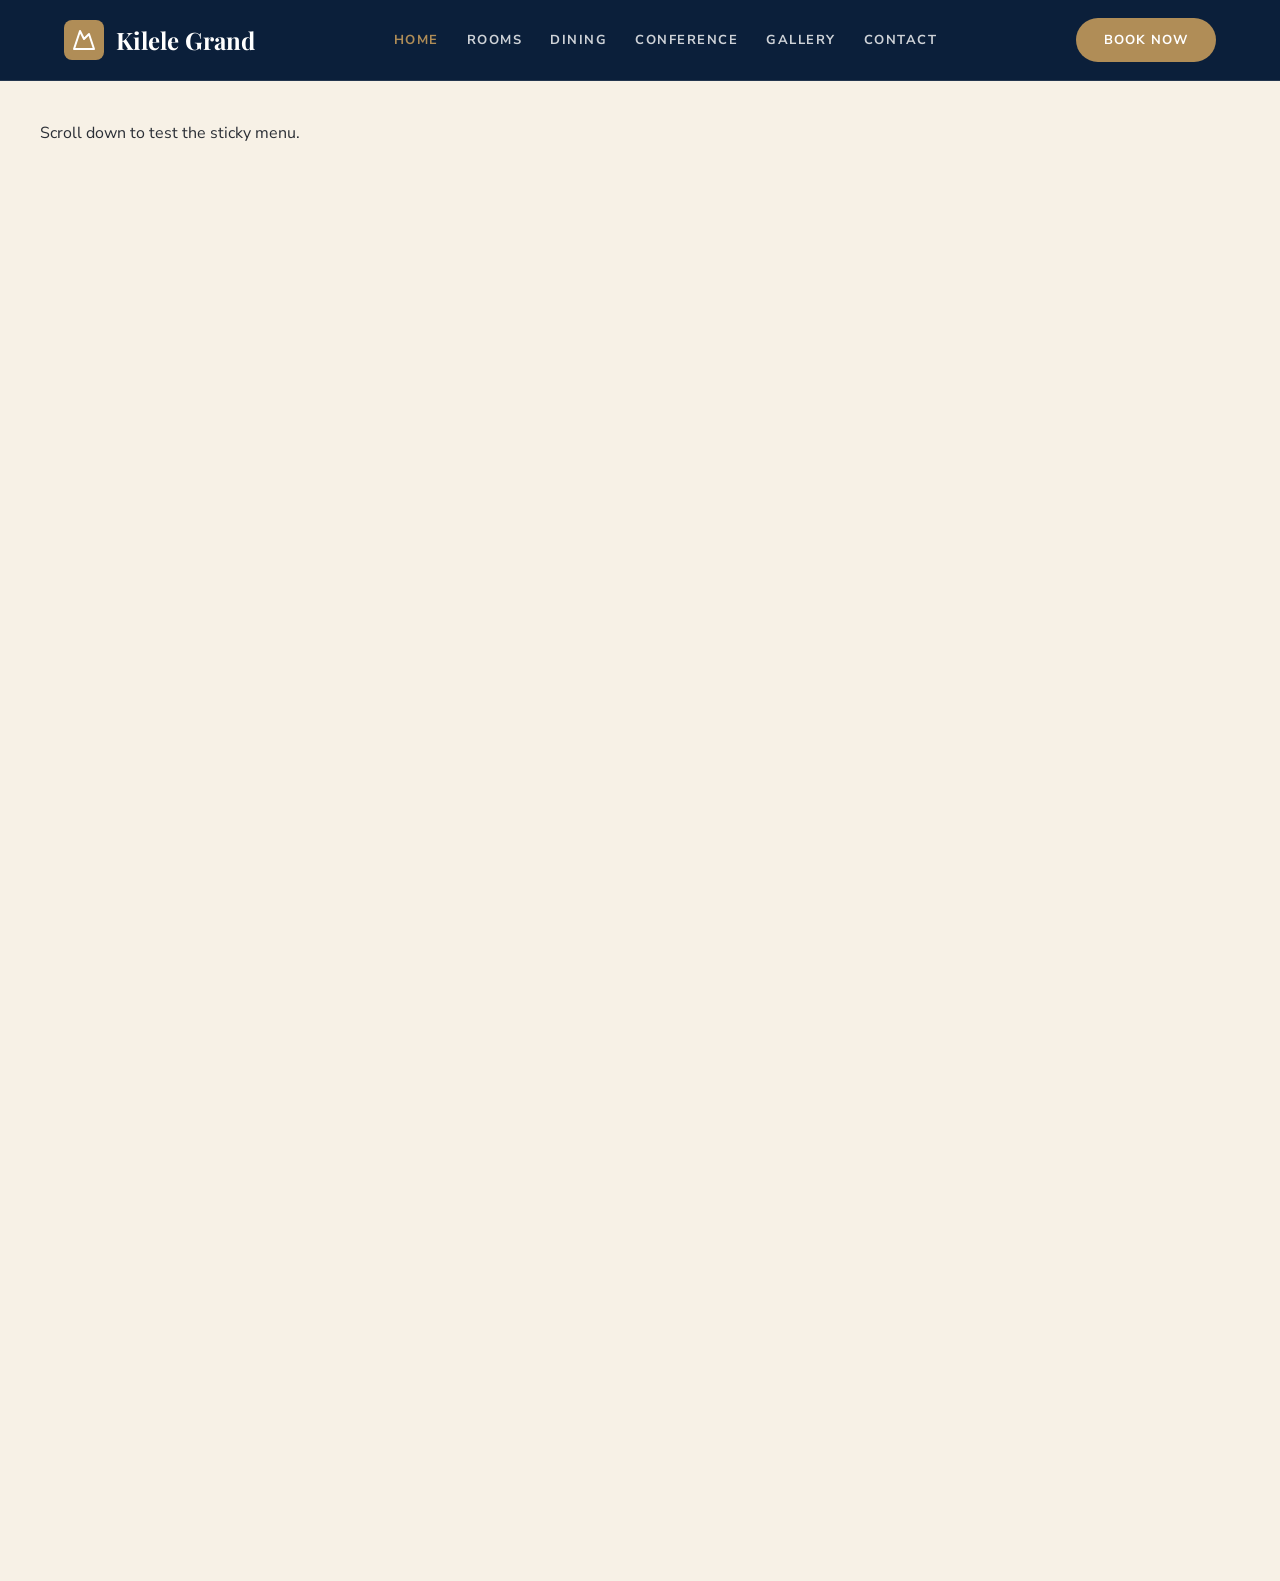
==== index.html @ 4647075f "Add navigation bar with mobile menu" ====
<!DOCTYPE html>
<html lang="en">
<head>
  <meta charset="UTF-8">
  <meta name="viewport" content="width=device-width, initial-scale=1.0">
  <title>Kilele Grand Hotel &amp; Conference Centre | Nairobi</title>
  <meta name="description" content="Kilele Grand is a full-service hotel in Nairobi with rooms, dining, conference facilities and a spa.">

  <!-- Google Fonts -->
  <link rel="preconnect" href="https://fonts.googleapis.com">
  <link rel="preconnect" href="https://fonts.gstatic.com" crossorigin>
  <link href="https://fonts.googleapis.com/css2?family=Playfair+Display:ital,wght@0,400;0,700;1,400&family=Nunito+Sans:wght@400;600;700&display=swap" rel="stylesheet">

  <!-- Our styles -->
  <link rel="stylesheet" href="css/style.css">
</head>
<body>

    <!-- ===== HEADER / NAVIGATION ===== -->
  <header class="site-header">
    <nav class="navbar container">

      <a href="index.html" class="logo">
        <span class="logo-icon">
          <svg viewBox="0 0 24 24" fill="none" stroke="currentColor" stroke-width="2" stroke-linecap="round" stroke-linejoin="round">
            <path d="m8 3 4 8 5-5 5 15H2L8 3z"/>
          </svg>
        </span>
        <span class="logo-text">Kilele Grand</span>
      </a>

      <ul class="nav-links">
        <li><a href="index.html" class="active">Home</a></li>
        <li><a href="rooms.html">Rooms</a></li>
        <li><a href="dining.html">Dining</a></li>
        <li><a href="conference.html">Conference</a></li>
        <li><a href="gallery.html">Gallery</a></li>
        <li><a href="contact.html">Contact</a></li>
      </ul>

      <a href="contact.html" class="btn">Book Now</a>
            <button class="menu-toggle" aria-label="Open menu" aria-expanded="false">
        <span></span>
        <span></span>
        <span></span>
      </button>

    </nav>
  </header>

  <!-- Temporary block so we can test scrolling, we'll delete it soon -->
  <main style="height: 1500px; padding: 40px;">
    <p>Scroll down to test the sticky menu.</p>
  </main>

  <script src="js/main.js"></script>
</body>
</html>
---- css/style.css ----
/* ===== 1. COLOURS & SETTINGS ===== */
:root {
  --navy: #0B1F3A;
  --charcoal: #2B2F36;
  --brass: #B08D57;
  --cream: #F7F1E6;
  --white: #FFFFFF;

  --font-heading: 'Playfair Display', serif;
  --font-body: 'Nunito Sans', sans-serif;

  --radius: 12px;
}

/* ===== 2. RESET ===== */
* {
  margin: 0;
  padding: 0;
  box-sizing: border-box;
}

img {
  max-width: 100%;
  display: block;
}

a {
  text-decoration: none;
  color: inherit;
}

/* ===== 3. BASE STYLES ===== */
body {
  font-family: var(--font-body);
  background-color: var(--cream);
  color: var(--charcoal);
  line-height: 1.6;
}

h1, h2, h3 {
  font-family: var(--font-heading);
  color: var(--navy);
  line-height: 1.2;
}

/* ===== 4. BUTTON ===== */
.btn {
  display: inline-block;
  background-color: var(--brass);
  color: var(--white);
  padding: 14px 32px;
  border-radius: 50px;
  font-weight: 700;
  text-transform: uppercase;
  letter-spacing: 1px;
  transition: background-color 0.3s;
}

.btn:hover {
  background-color: var(--navy);
}
/* ===== 5. LAYOUT HELPER ===== */
.container {
  max-width: 1200px;
  margin: 0 auto;
  padding: 0 24px;
}

/* ===== 6. HEADER / NAVIGATION ===== */
.site-header {
  position: sticky;
  top: 0;
  z-index: 100;
  background-color: var(--navy);
  border-bottom: 1px solid rgba(255, 255, 255, 0.1);
}

.navbar {
  height: 80px;
  display: flex;
  align-items: center;
  justify-content: space-between;
}

/* Logo */
.logo {
  display: flex;
  align-items: center;
  gap: 12px;
}

.logo-icon {
  width: 40px;
  height: 40px;
  background-color: var(--brass);
  color: var(--white);
  border-radius: 8px;
  display: flex;
  align-items: center;
  justify-content: center;
}

.logo-icon svg {
  width: 24px;
  height: 24px;
}

.logo-text {
  font-family: var(--font-heading);
  font-size: 24px;
  font-weight: 700;
  color: var(--white);
}

/* Menu links */
.nav-links {
  list-style: none;
  display: flex;
  gap: 28px;
}

.nav-links a {
  color: rgba(255, 255, 255, 0.8);
  font-size: 13px;
  font-weight: 700;
  text-transform: uppercase;
  letter-spacing: 1.5px;
  transition: color 0.3s;
}

.nav-links a:hover,
.nav-links a.active {
  color: var(--brass);
}

/* On the navy bar, the button should turn white on hover instead of navy */
.site-header .btn {
  padding: 12px 28px;
  font-size: 13px;
}

.site-header .btn:hover {
  background-color: var(--white);
  color: var(--navy);
}/* ===== 7. MOBILE MENU ===== */
.menu-toggle {
  display: none;
  background: none;
  border: none;
  cursor: pointer;
  flex-direction: column;
  gap: 6px;
  padding: 8px;
}

.menu-toggle span {
  display: block;
  width: 26px;
  height: 2px;
  background-color: var(--white);
  transition: transform 0.3s, opacity 0.3s;
}

/* Turns the three lines into an X when open */
.menu-toggle.open span:nth-child(1) {
  transform: translateY(8px) rotate(45deg);
}
.menu-toggle.open span:nth-child(2) {
  opacity: 0;
}
.menu-toggle.open span:nth-child(3) {
  transform: translateY(-8px) rotate(-45deg);
}

/* Everything inside this block only applies on screens 900px wide or smaller */
@media (max-width: 900px) {
  .menu-toggle {
    display: flex;
  }

  .navbar .btn {
    display: none;
  }

  .nav-links {
    position: absolute;
    top: 80px;
    left: 0;
    width: 100%;
    background-color: var(--navy);
    flex-direction: column;
    gap: 0;
    padding: 8px 24px 24px;
    border-top: 1px solid rgba(255, 255, 255, 0.1);
    display: none;
  }

  .nav-links.open {
    display: flex;
  }

  .nav-links li a {
    display: block;
    padding: 14px 0;
    border-bottom: 1px solid rgba(255, 255, 255, 0.08);
  }
}
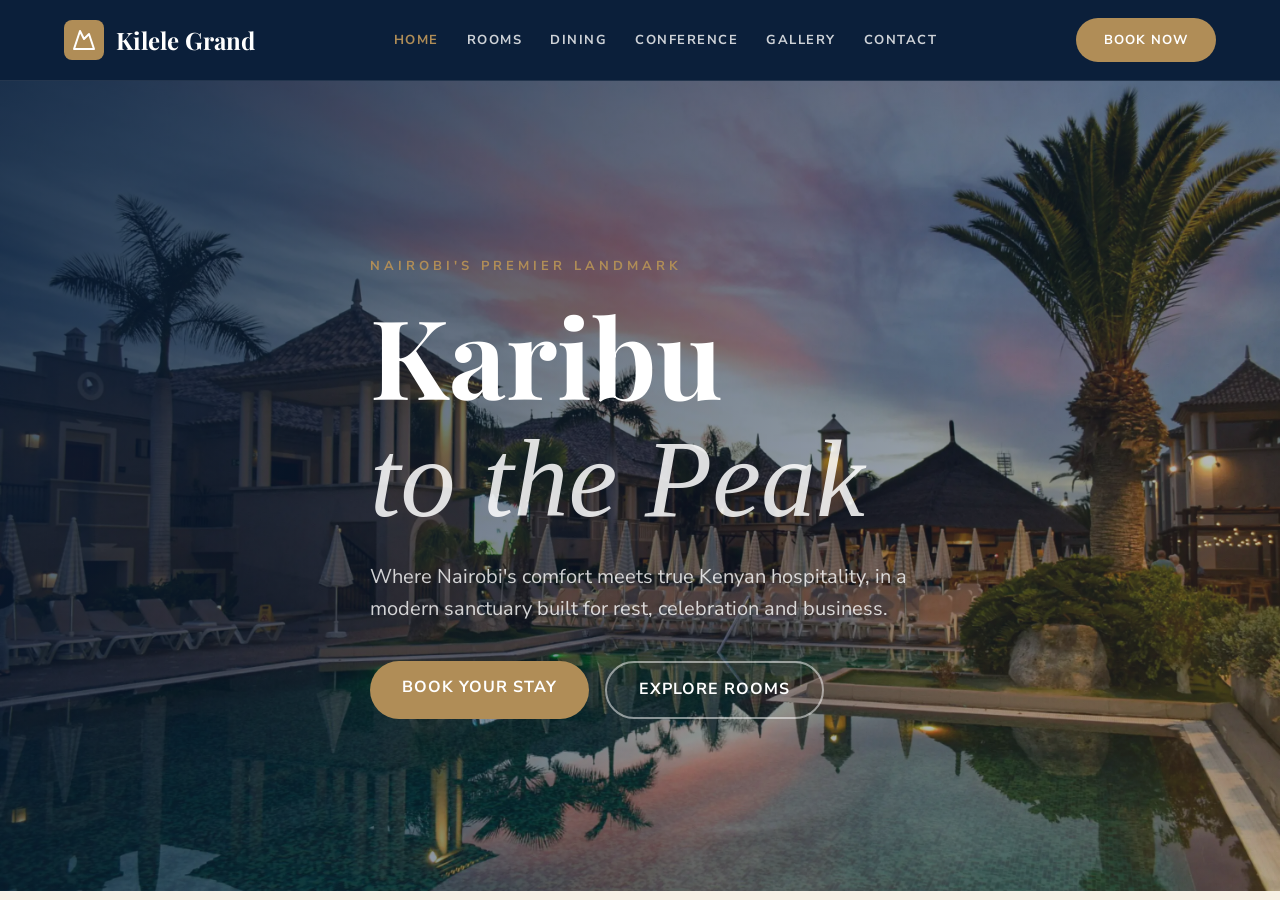
==== commit 9718b7b9: "Add hero section, booking bar and gitignore" ====
--- a/index.html
+++ b/index.html
@@ -48,9 +48,21 @@
     </nav>
   </header>
 
-  <!-- Temporary block so we can test scrolling, we'll delete it soon -->
-  <main style="height: 1500px; padding: 40px;">
-    <p>Scroll down to test the sticky menu.</p>
+    <main>
+
+    <!-- ===== HERO ===== -->
+    <section class="hero">
+      <div class="hero-content container">
+        <span class="hero-tag">Nairobi's Premier Landmark</span>
+        <h1>Karibu <br><em>to the Peak</em></h1>
+        <p>Where Nairobi's comfort meets true Kenyan hospitality, in a modern sanctuary built for rest, celebration and business.</p>
+        <div class="hero-buttons">
+          <a href="contact.html" class="btn">Book Your Stay</a>
+          <a href="rooms.html" class="btn btn-outline">Explore Rooms</a>
+        </div>
+      </div>
+    </section>
+
   </main>
 
   <script src="js/main.js"></script>
--- a/css/style.css
+++ b/css/style.css
@@ -204,4 +204,66 @@
     padding: 14px 0;
     border-bottom: 1px solid rgba(255, 255, 255, 0.08);
   }
+}
+/* ===== 8. HERO ===== */
+.hero {
+  min-height: 90vh;
+  display: flex;
+  align-items: center;
+  background-image:
+    linear-gradient(135deg, rgba(11, 31, 58, 0.85) 0%, rgba(11, 31, 58, 0.45) 60%, rgba(176, 141, 87, 0.25) 100%),
+    url("../images/hero.webp");
+  background-size: cover;
+  background-position: center;
+  color: var(--white);
+}
+
+.hero-content {
+  padding-top: 60px;
+  padding-bottom: 60px;
+}
+
+.hero-tag {
+  display: inline-block;
+  color: var(--brass);
+  font-weight: 700;
+  text-transform: uppercase;
+  letter-spacing: 4px;
+  font-size: 13px;
+  margin-bottom: 20px;
+}
+
+.hero h1 {
+  color: var(--white);
+  font-size: clamp(48px, 9vw, 110px);
+  line-height: 1.05;
+  margin-bottom: 24px;
+}
+
+.hero h1 em {
+  font-weight: 400;
+  color: rgba(255, 255, 255, 0.85);
+}
+
+.hero p {
+  max-width: 540px;
+  font-size: 20px;
+  color: rgba(255, 255, 255, 0.8);
+  margin-bottom: 36px;
+}
+
+.hero-buttons {
+  display: flex;
+  flex-wrap: wrap;
+  gap: 16px;
+}
+
+.btn-outline {
+  background-color: transparent;
+  border: 2px solid rgba(255, 255, 255, 0.5);
+}
+
+.btn-outline:hover {
+  background-color: var(--white);
+  color: var(--navy);
 }
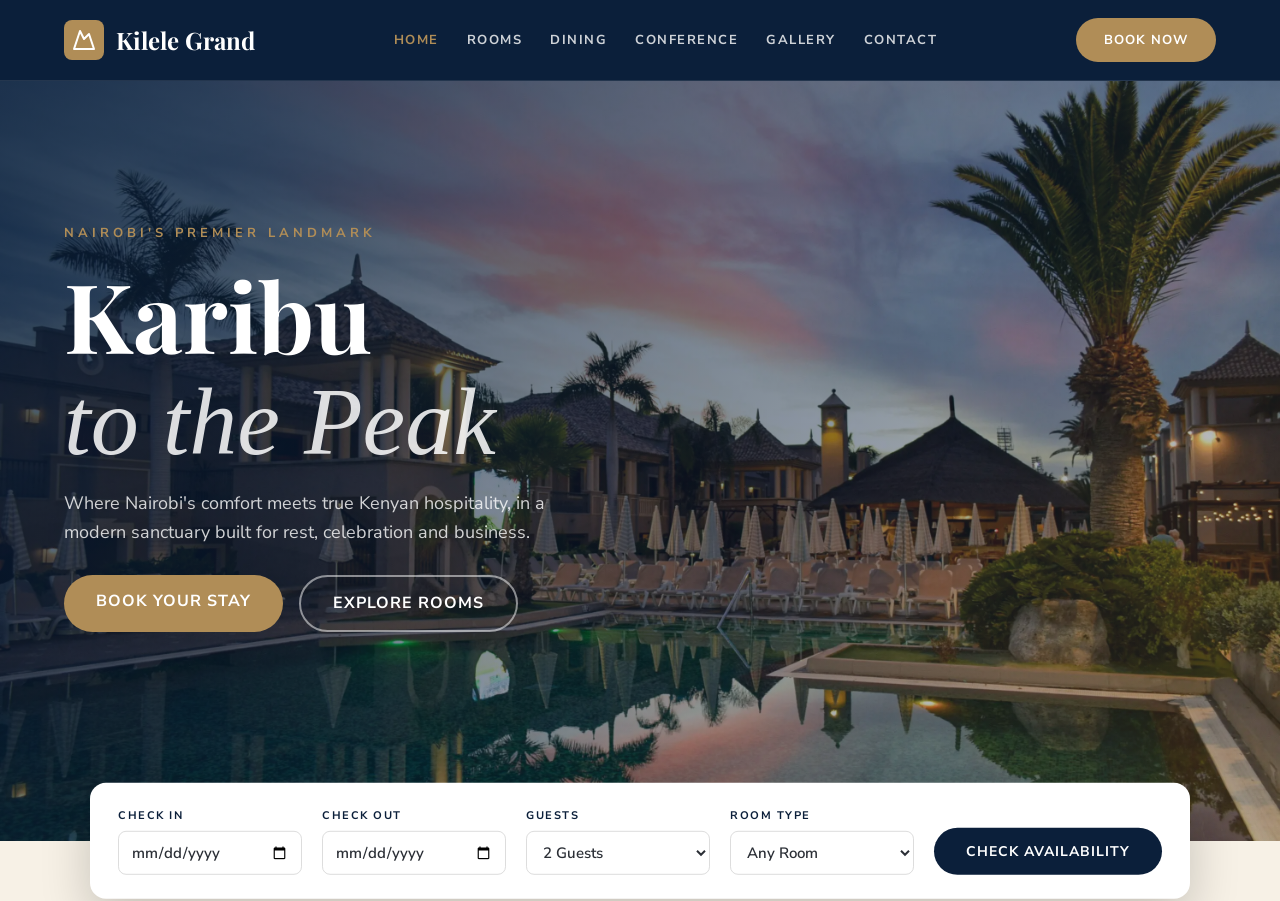
==== commit 18c2662d: "Fix hero and booking bar layout on mobile" ====
--- a/index.html
+++ b/index.html
@@ -61,6 +61,38 @@
           <a href="rooms.html" class="btn btn-outline">Explore Rooms</a>
         </div>
       </div>
+            <!-- Booking bar -->
+      <form class="booking-bar container" action="rooms.html">
+        <div class="booking-field">
+          <label for="checkin">Check In</label>
+          <input type="date" id="checkin" name="checkin" required>
+        </div>
+        <div class="booking-field">
+          <label for="checkout">Check Out</label>
+          <input type="date" id="checkout" name="checkout" required>
+        </div>
+        <div class="booking-field">
+          <label for="guests">Guests</label>
+          <select id="guests" name="guests">
+            <option>1 Guest</option>
+            <option selected>2 Guests</option>
+            <option>3 Guests</option>
+            <option>4 Guests</option>
+            <option>5+ Guests</option>
+          </select>
+        </div>
+        <div class="booking-field">
+          <label for="roomtype">Room Type</label>
+          <select id="roomtype" name="roomtype">
+            <option>Any Room</option>
+            <option>Standard</option>
+            <option>Deluxe</option>
+            <option>Executive</option>
+            <option>Suite</option>
+          </select>
+        </div>
+        <button type="submit" class="btn btn-navy">Check Availability</button>
+      </form>
     </section>
 
   </main>
--- a/css/style.css
+++ b/css/style.css
@@ -207,7 +207,7 @@
 }
 /* ===== 8. HERO ===== */
 .hero {
-  min-height: 90vh;
+  min-height: calc(100vh - 140px);
   display: flex;
   align-items: center;
   background-image:
@@ -219,8 +219,9 @@
 }
 
 .hero-content {
-  padding-top: 60px;
-  padding-bottom: 60px;
+  width: 100%;
+  padding-top: 40px;
+  padding-bottom: 110px;
 }
 
 .hero-tag {
@@ -235,9 +236,9 @@
 
 .hero h1 {
   color: var(--white);
-  font-size: clamp(48px, 9vw, 110px);
+  font-size: clamp(44px, min(8vw, 12vh), 96px);
   line-height: 1.05;
-  margin-bottom: 24px;
+  margin-bottom: 16px;
 }
 
 .hero h1 em {
@@ -247,9 +248,9 @@
 
 .hero p {
   max-width: 540px;
-  font-size: 20px;
+  font-size: 18px;
   color: rgba(255, 255, 255, 0.8);
-  margin-bottom: 36px;
+  margin-bottom: 28px;
 }
 
 .hero-buttons {
@@ -266,4 +267,107 @@
 .btn-outline:hover {
   background-color: var(--white);
   color: var(--navy);
+}
+/* ===== 9. BOOKING BAR ===== */
+.hero {
+  position: relative;
+  margin-bottom: 60px;
+}
+
+.booking-bar {
+  position: absolute;
+  left: 50%;
+  bottom: 0;
+  transform: translate(-50%, 50%);
+  width: calc(100% - 48px);
+  max-width: 1100px;
+  background-color: var(--white);
+  border-radius: 16px;
+  box-shadow: 0 20px 50px rgba(0, 0, 0, 0.2);
+  padding: 24px 28px;
+  display: flex;
+  align-items: flex-end;
+  gap: 20px;
+}
+
+.booking-field {
+  flex: 1;
+  display: flex;
+  flex-direction: column;
+  gap: 6px;
+}
+
+.booking-field label {
+  font-size: 11px;
+  font-weight: 700;
+  text-transform: uppercase;
+  letter-spacing: 1.5px;
+  color: var(--navy);
+}
+
+.booking-field input,
+.booking-field select {
+  font-family: var(--font-body);
+  font-size: 15px;
+  font-weight: 600;
+  color: var(--charcoal);
+  padding: 10px 12px;
+  border: 1px solid #ddd;
+  border-radius: 8px;
+  background-color: var(--white);
+  width: 100%;
+}
+
+.booking-field input:focus,
+.booking-field select:focus {
+  outline: none;
+  border-color: var(--brass);
+}
+
+.btn-navy {
+  background-color: var(--navy);
+  border: none;
+  cursor: pointer;
+  font-family: var(--font-body);
+  font-size: 14px;
+  white-space: nowrap;
+}
+
+.btn-navy:hover {
+  background-color: var(--brass);
+}
+
+@media (max-width: 900px) {
+  @media (max-width: 900px) {
+  .hero {
+    flex-direction: column;
+    align-items: stretch;
+    justify-content: center;
+    min-height: auto;
+    margin-bottom: 0;
+  }
+
+  .hero-content {
+    padding-top: 50px;
+    padding-bottom: 40px;
+  }
+
+  .hero-tag {
+    letter-spacing: 3px;
+    font-size: 12px;
+  }
+
+  .booking-bar {
+    position: static;
+    transform: none;
+    flex-direction: column;
+    align-items: stretch;
+    margin: 0 auto 32px;
+    width: calc(100% - 48px);
+  }
+}
+.hero-content {
+  width: 100%;
+  padding-top: 60px;
+  padding-bottom: 130px;
 }
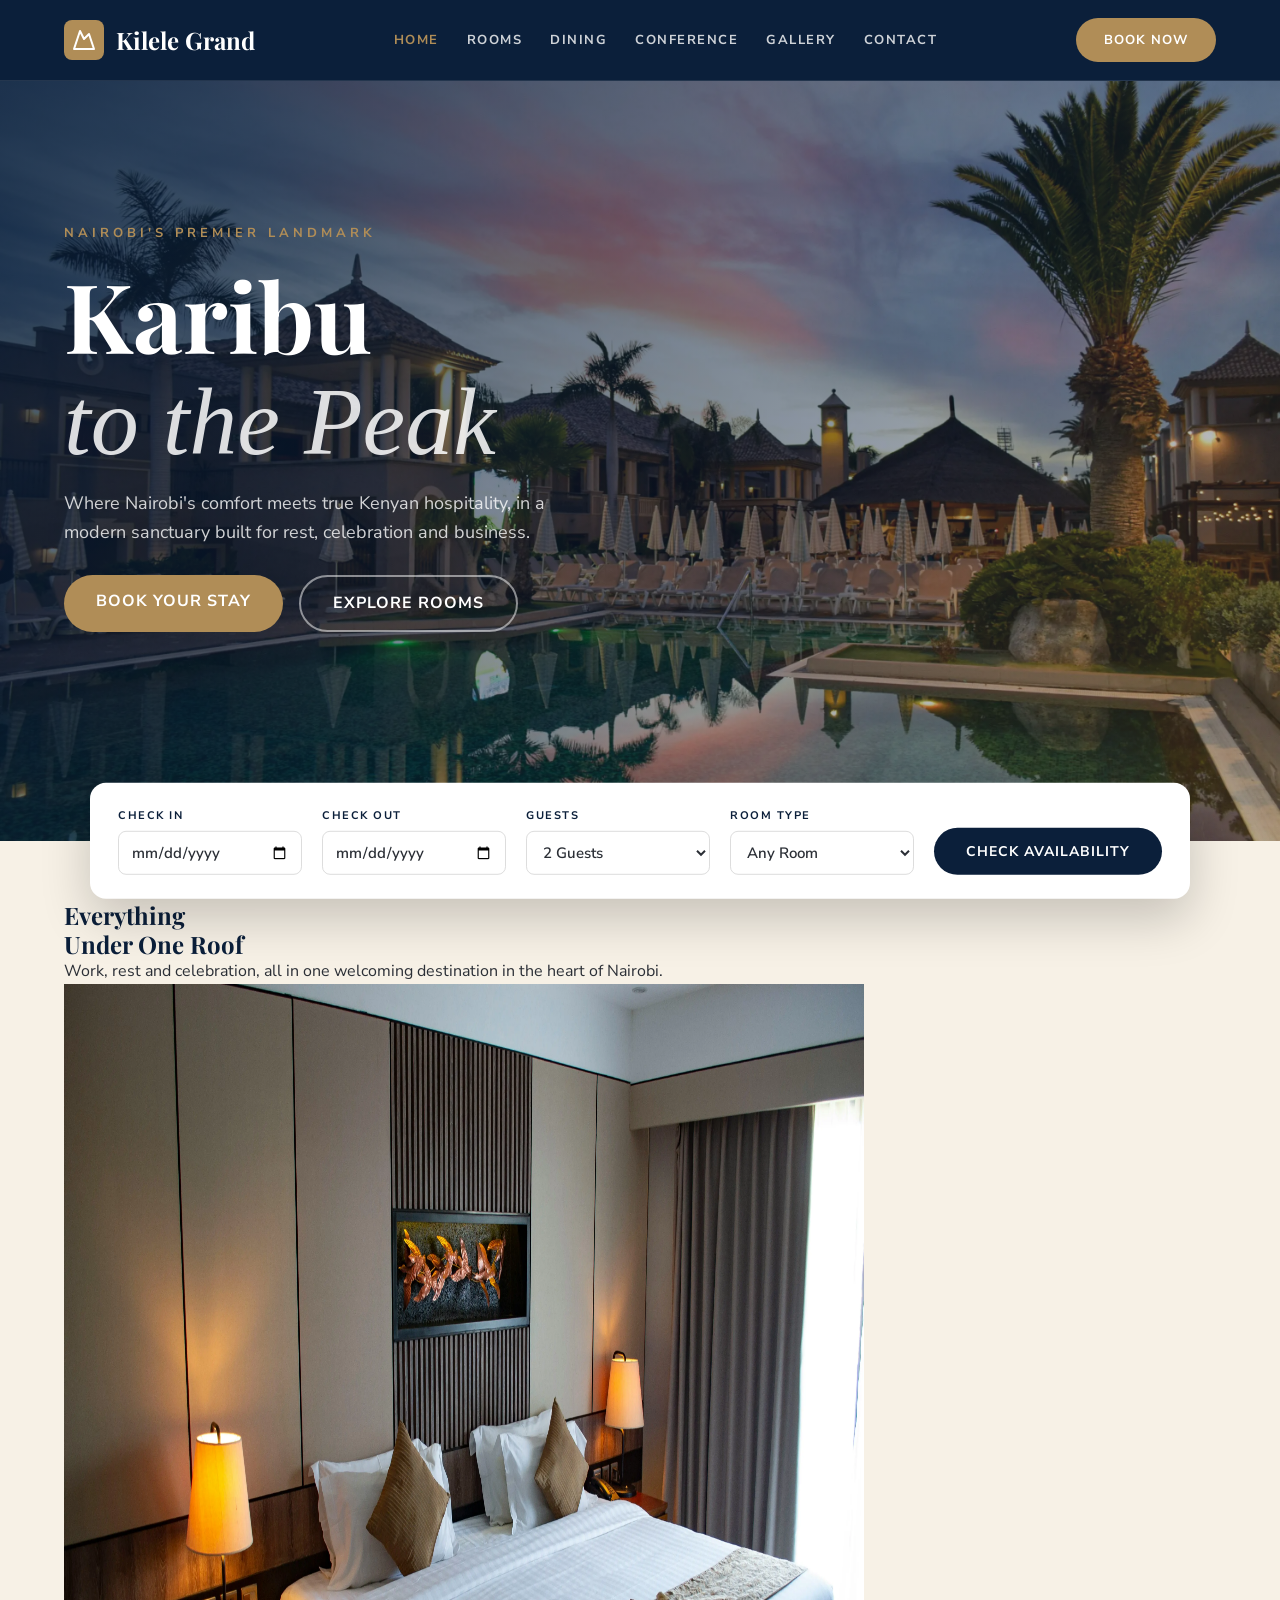
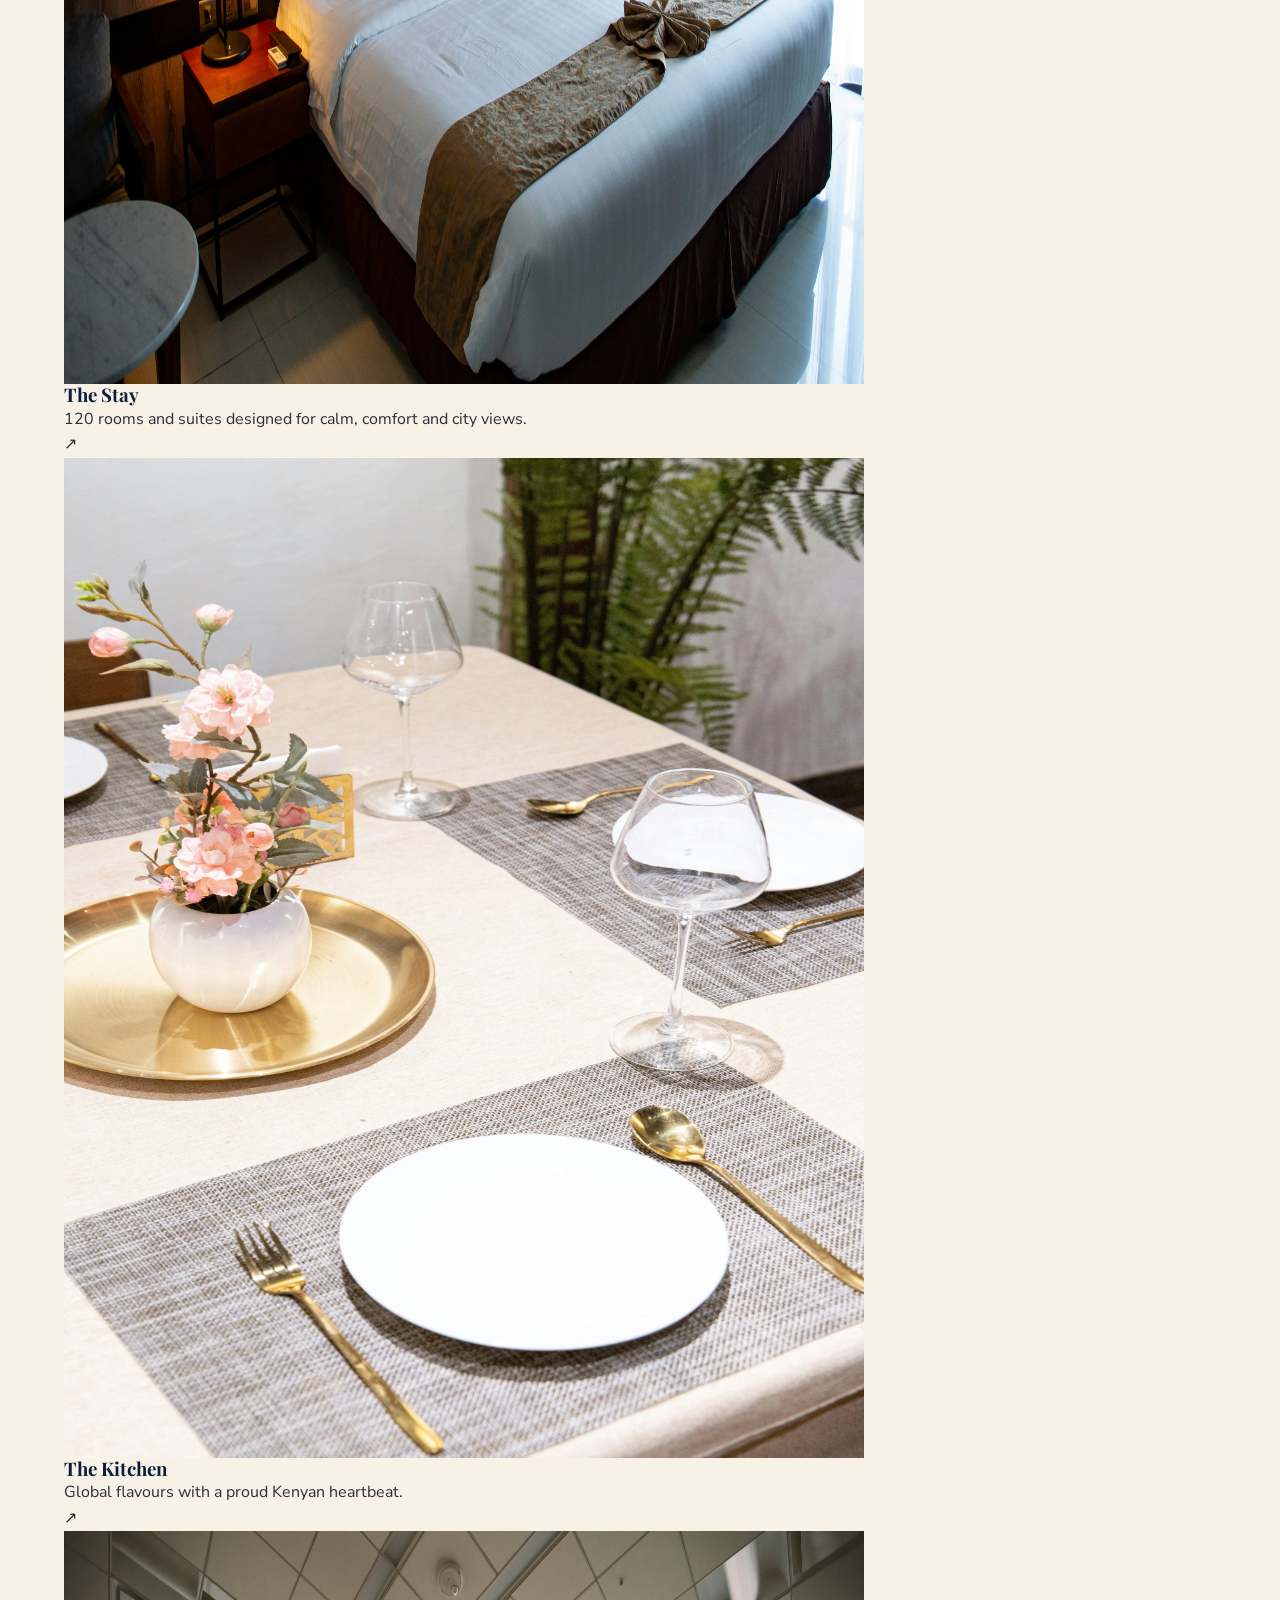
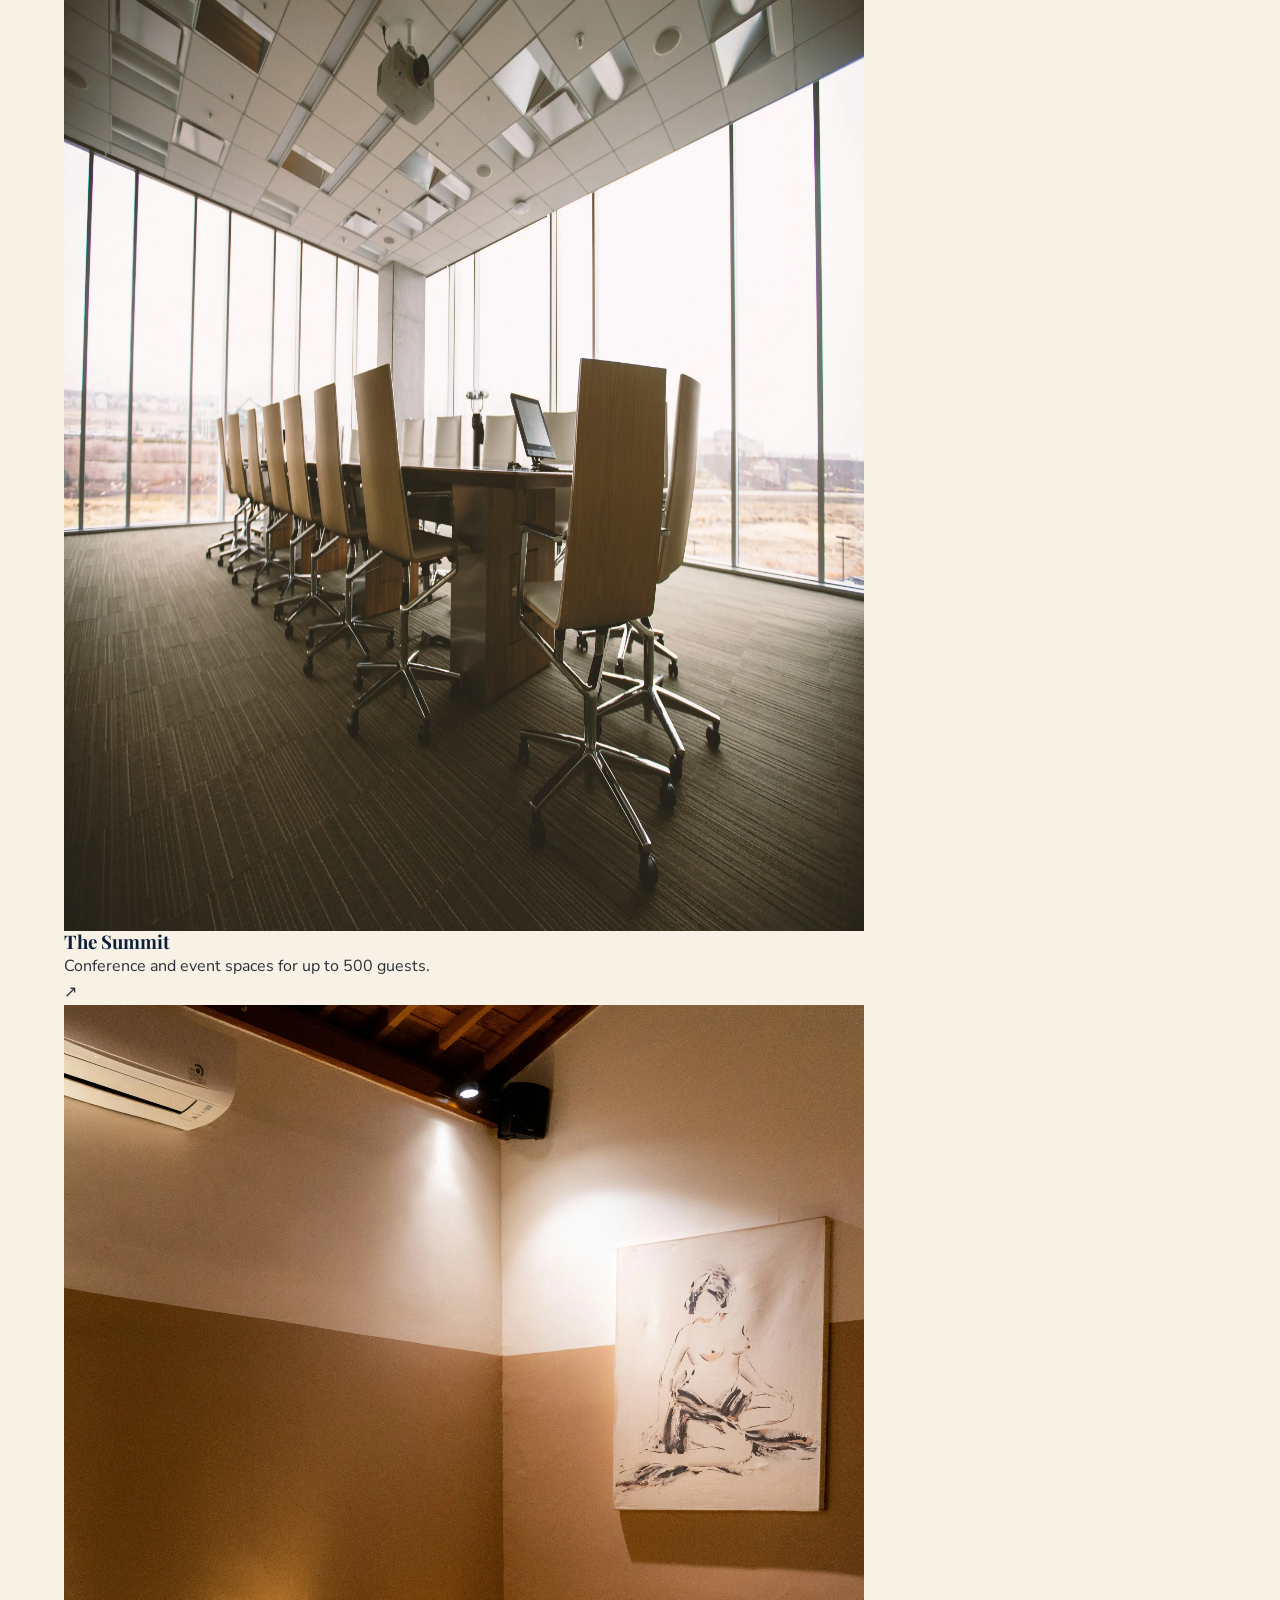
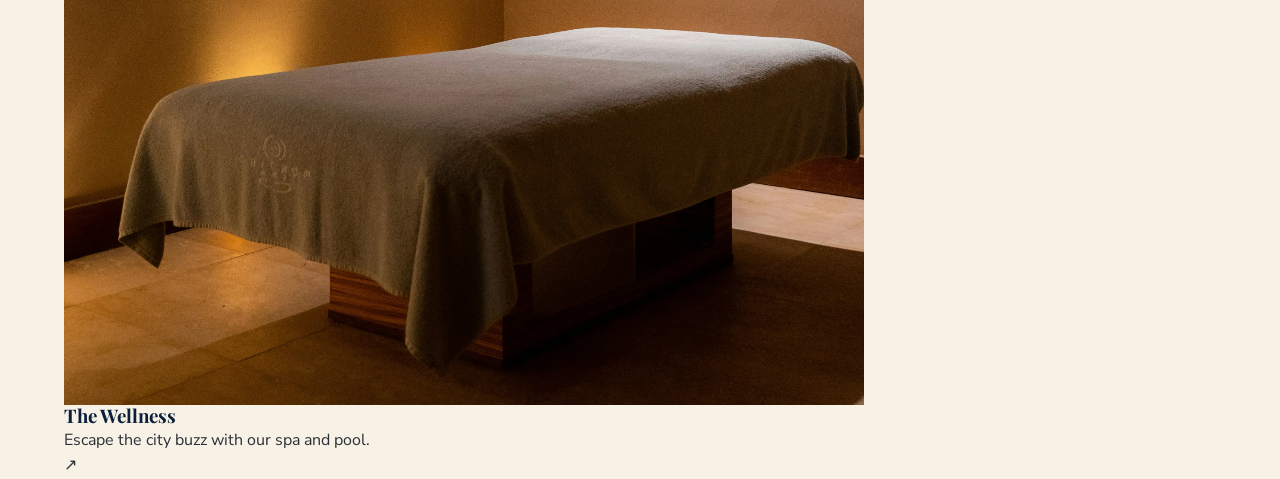
==== commit 056e11cb: "Add Everything Under One Roof section" ====
--- a/index.html
+++ b/index.html
@@ -94,6 +94,60 @@
         <button type="submit" class="btn btn-navy">Check Availability</button>
       </form>
     </section>
+        <!-- ===== EVERYTHING UNDER ONE ROOF ===== -->
+    <section class="section services">
+      <div class="container">
+
+        <div class="section-head">
+          <h2>Everything <br>Under One Roof</h2>
+          <p>Work, rest and celebration, all in one welcoming destination in the heart of Nairobi.</p>
+        </div>
+
+        <div class="services-grid">
+
+          <a href="rooms.html" class="service-card">
+            <img src="images/accommodation.webp" alt="A bright, elegant guest room at Kilele Grand" width="800" height="1000" loading="lazy">
+            <div class="service-overlay"></div>
+            <div class="service-text">
+              <h3>The Stay</h3>
+              <p>120 rooms and suites designed for calm, comfort and city views.</p>
+              <span class="service-arrow" aria-hidden="true">&#8599;</span>
+            </div>
+          </a>
+
+          <a href="dining.html" class="service-card">
+            <img src="images/dining.webp" alt="A plated dish served in the Kilele Grand restaurant" width="800" height="1000" loading="lazy">
+            <div class="service-overlay"></div>
+            <div class="service-text">
+              <h3>The Kitchen</h3>
+              <p>Global flavours with a proud Kenyan heartbeat.</p>
+              <span class="service-arrow" aria-hidden="true">&#8599;</span>
+            </div>
+          </a>
+
+          <a href="conference.html" class="service-card">
+            <img src="images/conference.webp" alt="A conference hall set up for a large business event" width="800" height="1000" loading="lazy">
+            <div class="service-overlay"></div>
+            <div class="service-text">
+              <h3>The Summit</h3>
+              <p>Conference and event spaces for up to 500 guests.</p>
+              <span class="service-arrow" aria-hidden="true">&#8599;</span>
+            </div>
+          </a>
+
+          <a href="contact.html" class="service-card">
+            <img src="images/spa.webp" alt="A peaceful spa treatment room with candles and towels" width="800" height="1000" loading="lazy">
+            <div class="service-overlay"></div>
+            <div class="service-text">
+              <h3>The Wellness</h3>
+              <p>Escape the city buzz with our spa and pool.</p>
+              <span class="service-arrow" aria-hidden="true">&#8599;</span>
+            </div>
+          </a>
+
+        </div>
+      </div>
+    </section>
 
   </main>
 
--- a/css/style.css
+++ b/css/style.css
@@ -370,4 +370,154 @@
   width: 100%;
   padding-top: 60px;
   padding-bottom: 130px;
+}
+/* ===== 10. SECTIONS (shared) ===== */
+.section {
+  padding: 90px 0;
+}
+
+.section-head {
+  display: flex;
+  justify-content: space-between;
+  align-items: flex-end;
+  gap: 24px;
+  margin-bottom: 48px;
+}
+
+.section-head h2 {
+  font-size: clamp(34px, 5vw, 52px);
+}
+
+.section-head p {
+  max-width: 320px;
+  font-size: 14px;
+  font-weight: 700;
+  text-transform: uppercase;
+  letter-spacing: 1.5px;
+  color: rgba(43, 47, 54, 0.6);
+}
+
+/* ===== 11. SERVICES CARDS ===== */
+.services {
+  background-color: var(--white);
+}
+
+.services-grid {
+  display: grid;
+  grid-template-columns: repeat(4, 1fr);
+  gap: 24px;
+}
+
+.service-card {
+  position: relative;
+  display: block;
+  height: 460px;
+  overflow: hidden;
+  border-radius: 24px;
+  background-color: var(--navy);
+  transition: transform 0.3s ease;
+}
+
+.service-card:hover,
+.service-card:focus-visible {
+  transform: translateY(-8px);
+}
+
+.service-card:focus-visible {
+  outline: 3px solid var(--brass);
+  outline-offset: 4px;
+}
+
+.service-card img {
+  position: absolute;
+  inset: 0;
+  width: 100%;
+  height: 100%;
+  object-fit: cover;
+  transition: transform 0.7s ease;
+}
+
+.service-card:hover img {
+  transform: scale(1.08);
+}
+
+.service-overlay {
+  position: absolute;
+  inset: 0;
+  background: linear-gradient(to top, rgba(11, 31, 58, 0.92) 0%, rgba(11, 31, 58, 0.25) 55%, transparent 100%);
+}
+
+.service-text {
+  position: absolute;
+  left: 28px;
+  right: 28px;
+  bottom: 28px;
+  color: var(--white);
+}
+
+.service-text h3 {
+  color: var(--white);
+  font-size: 28px;
+  margin-bottom: 8px;
+}
+
+.service-text p {
+  font-size: 15px;
+  color: rgba(255, 255, 255, 0.75);
+  margin-bottom: 16px;
+}
+
+.service-arrow {
+  display: flex;
+  align-items: center;
+  justify-content: center;
+  width: 36px;
+  height: 36px;
+  border-radius: 50%;
+  background-color: var(--brass);
+  color: var(--white);
+  font-size: 18px;
+}
+
+/* Only hide the text until hover on devices that can really hover (mouse).
+   Phones and tablets can't hover, so they always see the text. */
+@media (hover: hover) and (pointer: fine) {
+  .service-text p {
+    opacity: 0;
+    transform: translateY(12px);
+    transition: opacity 0.3s, transform 0.3s;
+  }
+
+  .service-card:hover .service-text p,
+  .service-card:focus-visible .service-text p {
+    opacity: 1;
+    transform: translateY(0);
+  }
+}
+
+/* Tablets: 2 columns */
+@media (max-width: 1000px) {
+  .services-grid {
+    grid-template-columns: repeat(2, 1fr);
+  }
+}
+
+/* Phones: 1 column */
+@media (max-width: 600px) {
+  .section {
+    padding: 64px 0;
+  }
+
+  .section-head {
+    flex-direction: column;
+    align-items: flex-start;
+  }
+
+  .services-grid {
+    grid-template-columns: 1fr;
+  }
+
+  .service-card {
+    height: 380px;
+  }
 }
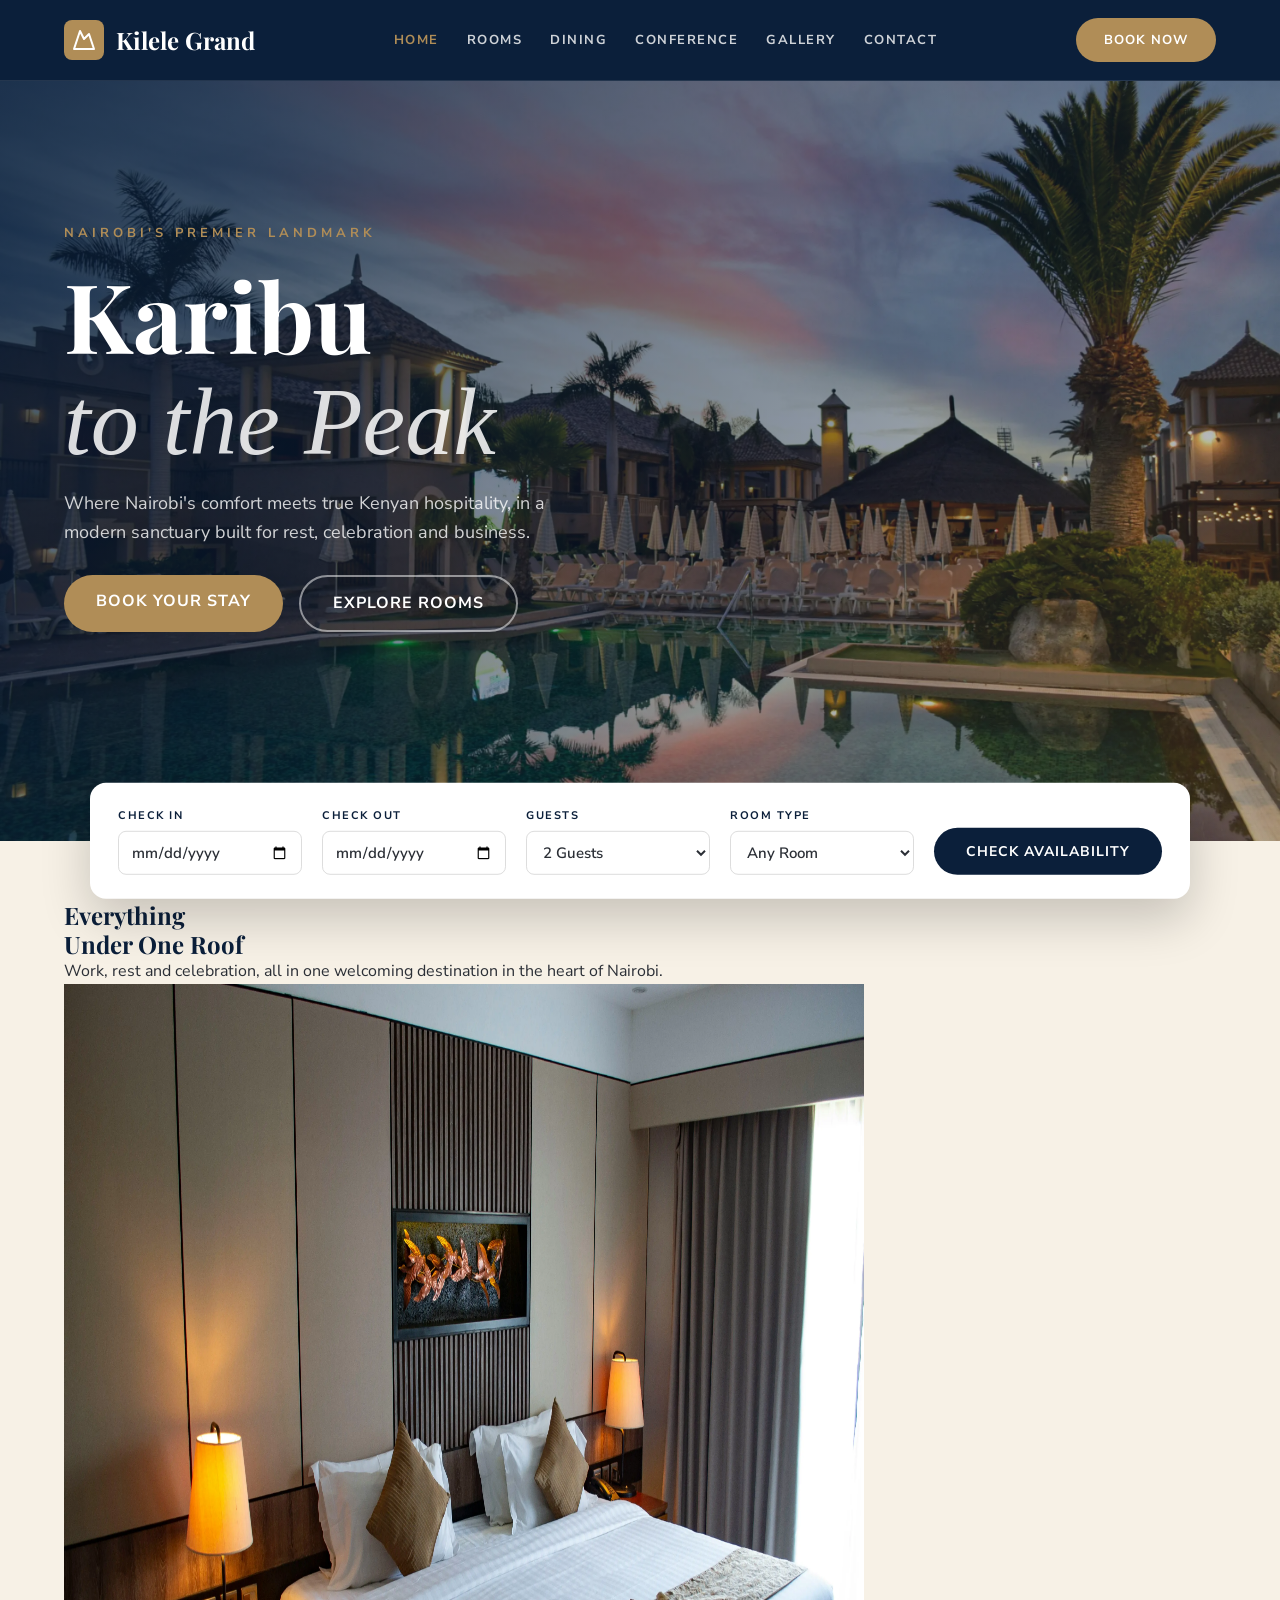
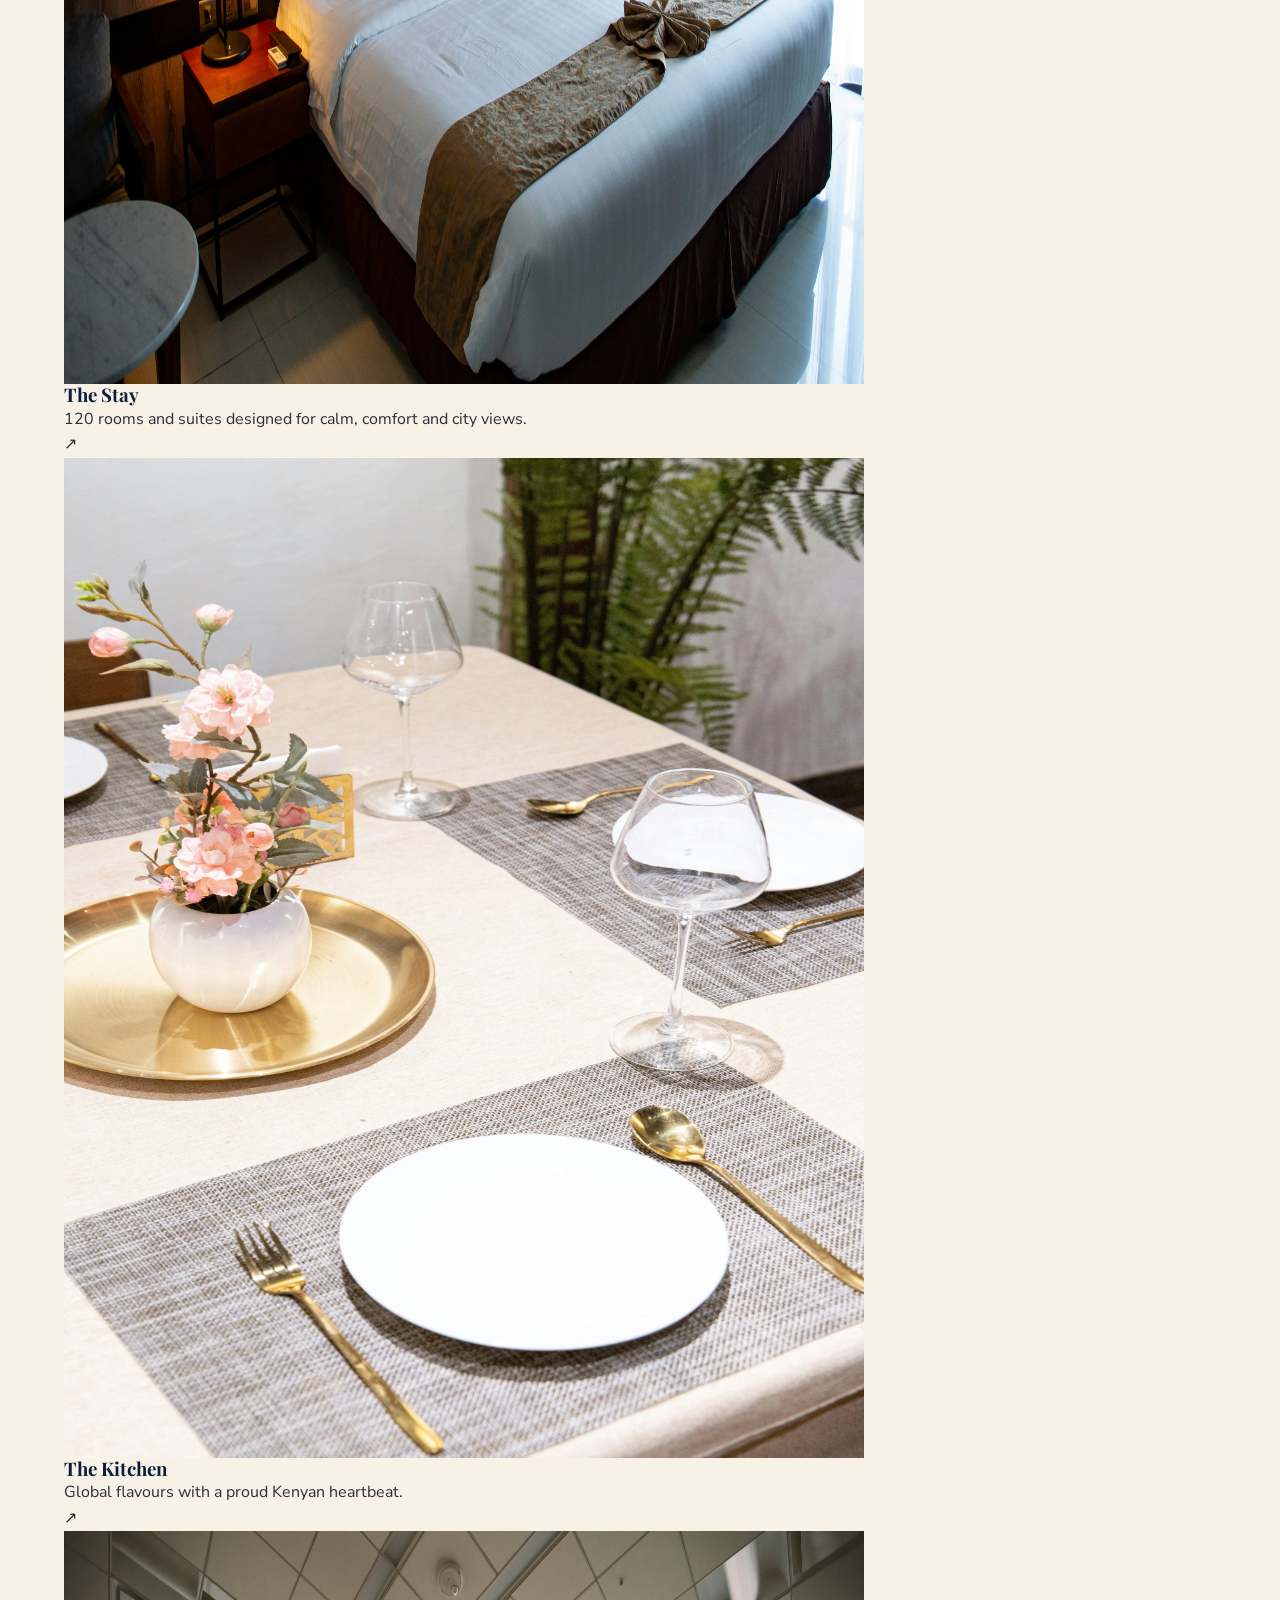
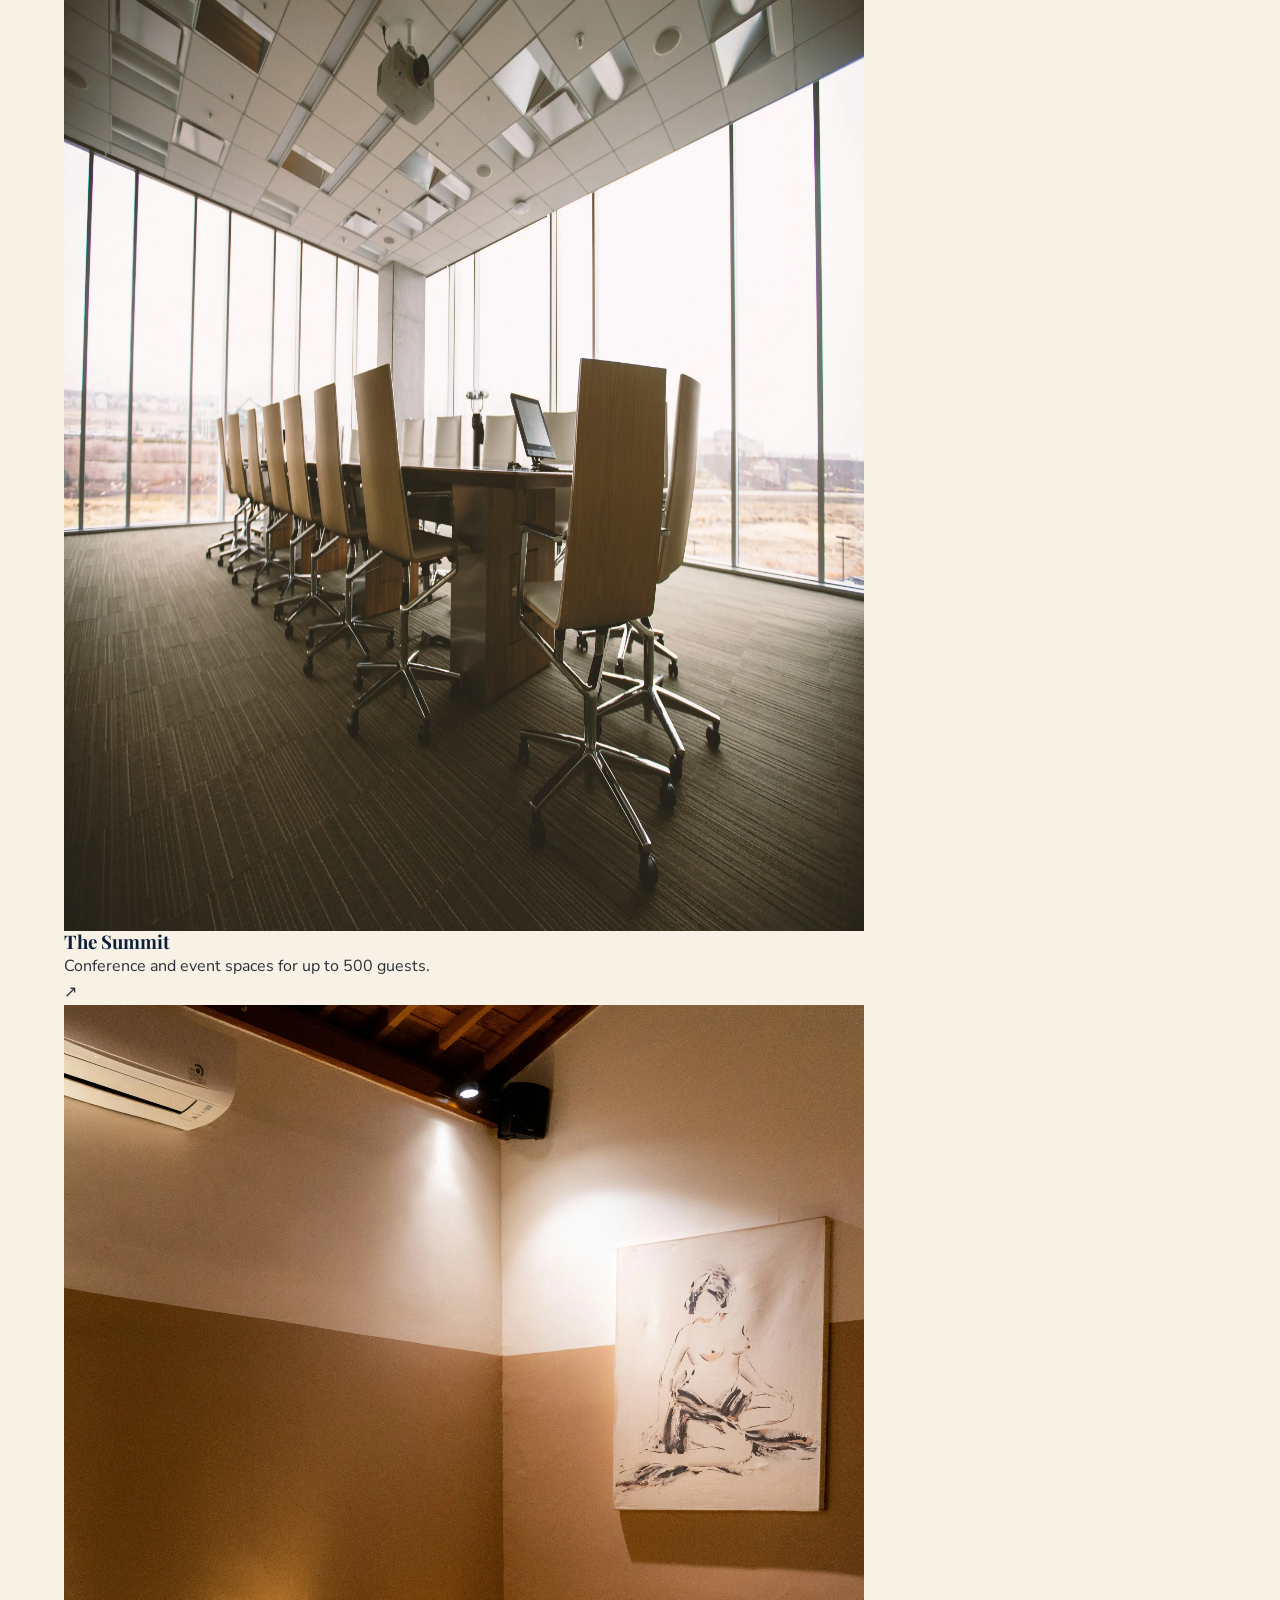
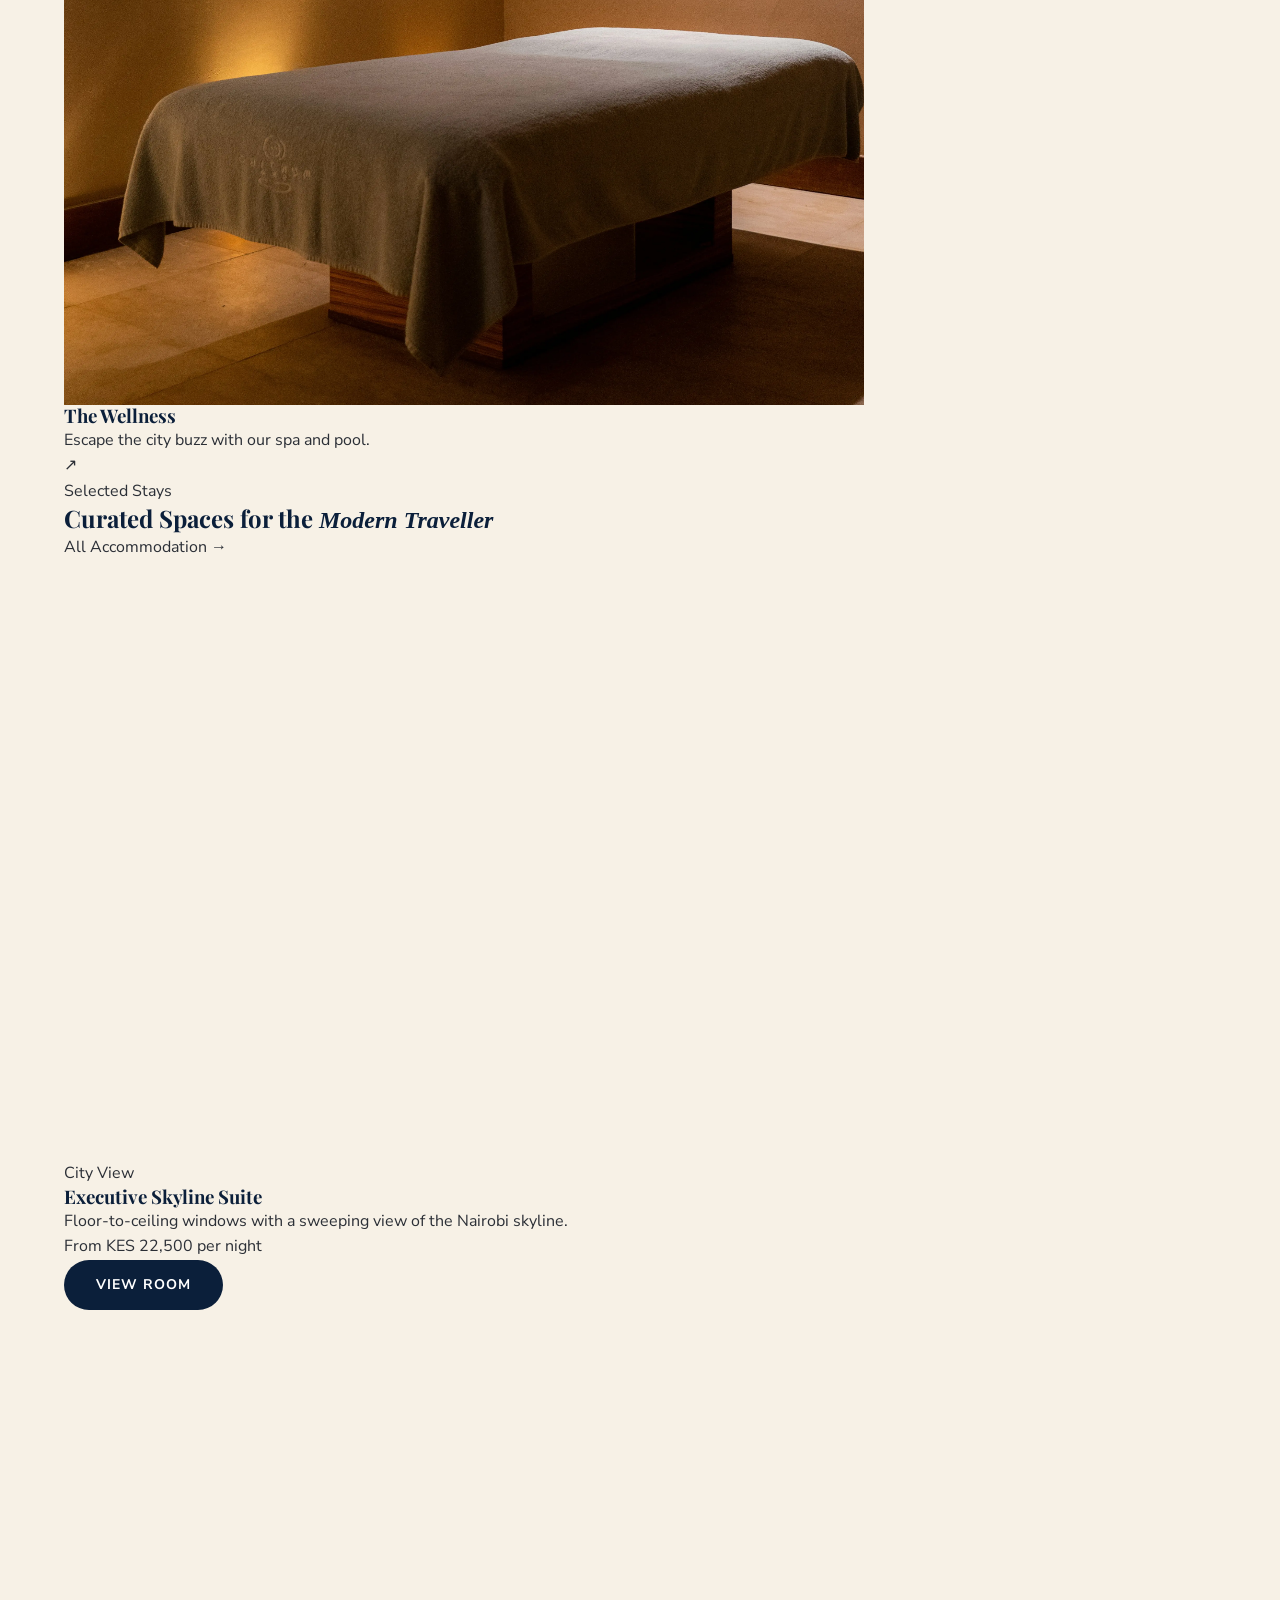
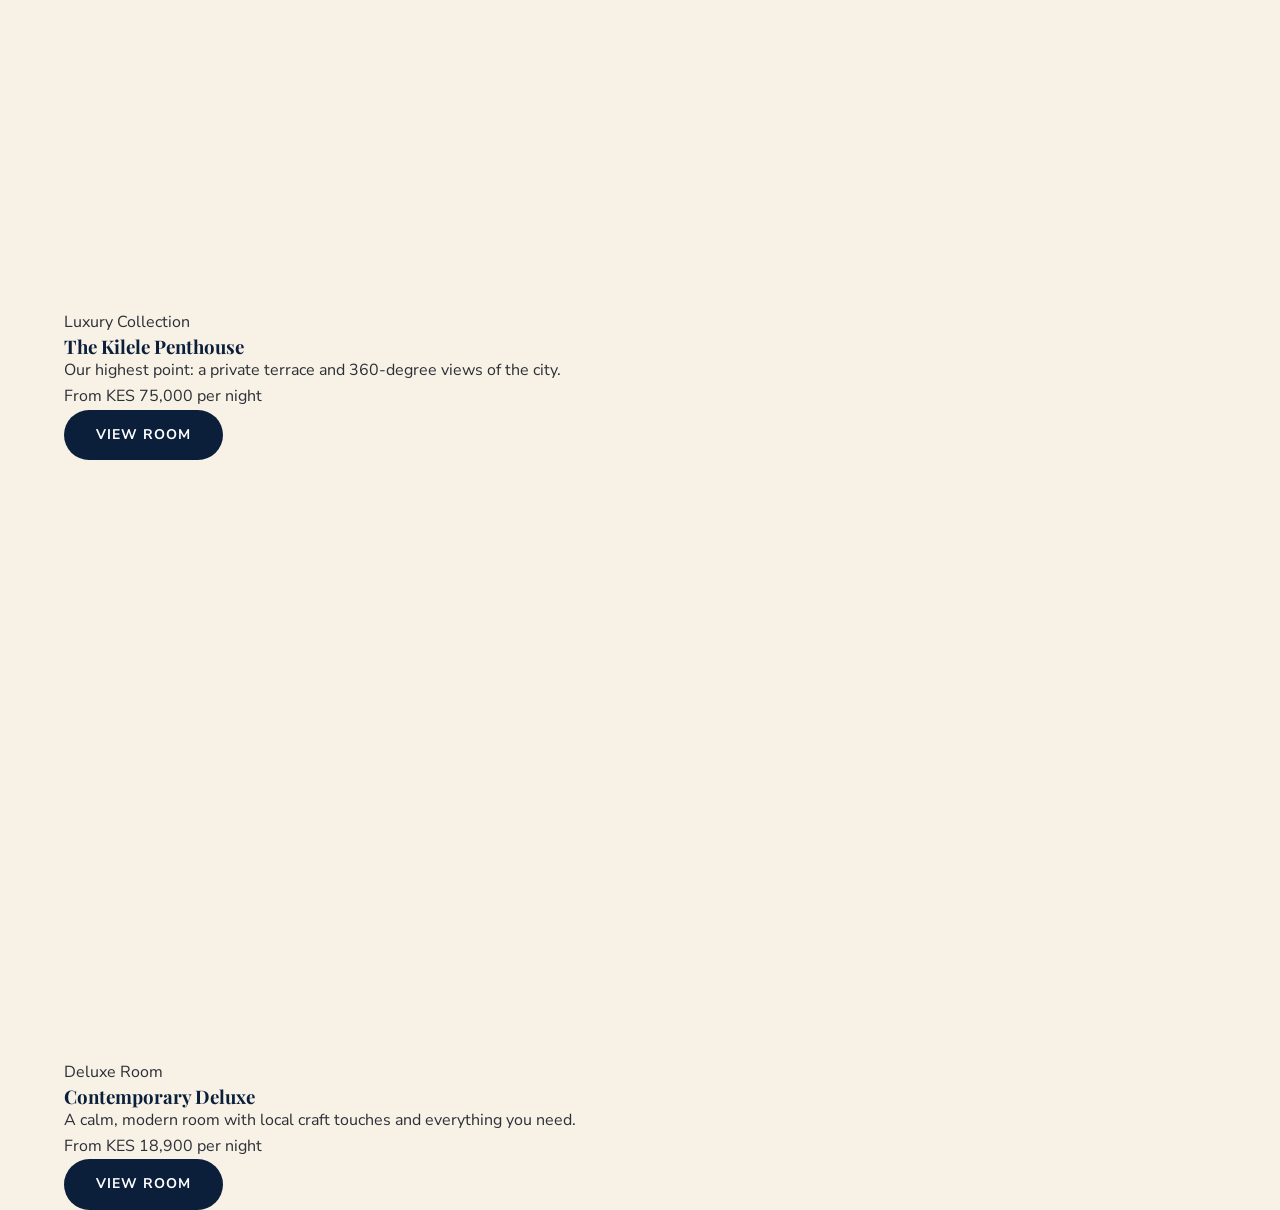
==== commit 7c35e8a9: "Add featured rooms section" ====
--- a/index.html
+++ b/index.html
@@ -148,6 +148,80 @@
         </div>
       </div>
     </section>
+        <!-- ===== FEATURED ROOMS ===== -->
+    <section class="section rooms-preview">
+      <div class="container">
+
+        <div class="section-head">
+          <div>
+            <span class="eyebrow">Selected Stays</span>
+            <h2>Curated Spaces for the <em>Modern Traveller</em></h2>
+          </div>
+          <a href="rooms.html" class="section-link">All Accommodation &#8594;</a>
+        </div>
+
+        <div class="rooms-grid">
+
+          <article class="room-card">
+            <div class="room-image">
+              <img src="images/room-executive.webp" alt="Executive Skyline Suite with a king bed and city views" width="800" height="600" loading="lazy">
+              <span class="room-badge">City View</span>
+            </div>
+            <div class="room-body">
+              <h3>Executive Skyline Suite</h3>
+              <p>Floor-to-ceiling windows with a sweeping view of the Nairobi skyline.</p>
+              <div class="room-footer">
+                <div class="room-price">
+                  <span class="price-label">From</span>
+                  <span class="price-amount">KES 22,500</span>
+                  <span class="price-label">per night</span>
+                </div>
+                <a href="rooms.html" class="btn btn-navy">View Room</a>
+              </div>
+            </div>
+          </article>
+
+          <article class="room-card">
+            <div class="room-image">
+              <img src="images/room-penthouse.webp" alt="The Kilele Penthouse living area with a private terrace" width="800" height="600" loading="lazy">
+              <span class="room-badge">Luxury Collection</span>
+            </div>
+            <div class="room-body">
+              <h3>The Kilele Penthouse</h3>
+              <p>Our highest point: a private terrace and 360-degree views of the city.</p>
+              <div class="room-footer">
+                <div class="room-price">
+                  <span class="price-label">From</span>
+                  <span class="price-amount">KES 75,000</span>
+                  <span class="price-label">per night</span>
+                </div>
+                <a href="rooms.html" class="btn btn-navy">View Room</a>
+              </div>
+            </div>
+          </article>
+
+          <article class="room-card">
+            <div class="room-image">
+              <img src="images/room-deluxe.webp" alt="Deluxe Room with warm lighting and a comfortable bed" width="800" height="600" loading="lazy">
+              <span class="room-badge">Deluxe Room</span>
+            </div>
+            <div class="room-body">
+              <h3>Contemporary Deluxe</h3>
+              <p>A calm, modern room with local craft touches and everything you need.</p>
+              <div class="room-footer">
+                <div class="room-price">
+                  <span class="price-label">From</span>
+                  <span class="price-amount">KES 18,900</span>
+                  <span class="price-label">per night</span>
+                </div>
+                <a href="rooms.html" class="btn btn-navy">View Room</a>
+              </div>
+            </div>
+          </article>
+
+        </div>
+      </div>
+    </section>
 
   </main>
 
--- a/css/style.css
+++ b/css/style.css
@@ -520,4 +520,150 @@
   .service-card {
     height: 380px;
   }
+}
+/* ===== 12. FEATURED ROOMS ===== */
+.eyebrow {
+  display: block;
+  color: var(--brass);
+  font-size: 12px;
+  font-weight: 700;
+  text-transform: uppercase;
+  letter-spacing: 3px;
+  margin-bottom: 12px;
+}
+
+.section-head h2 em {
+  font-weight: 400;
+  color: var(--brass);
+}
+
+.section-link {
+  color: var(--navy);
+  font-size: 13px;
+  font-weight: 700;
+  text-transform: uppercase;
+  letter-spacing: 1.5px;
+  white-space: nowrap;
+  padding-bottom: 4px;
+  border-bottom: 2px solid var(--brass);
+  transition: color 0.3s;
+}
+
+.section-link:hover {
+  color: var(--brass);
+}
+
+.rooms-grid {
+  display: grid;
+  grid-template-columns: repeat(3, 1fr);
+  gap: 32px;
+}
+
+.room-card {
+  background-color: var(--white);
+  border-radius: 24px;
+  overflow: hidden;
+  box-shadow: 0 10px 30px rgba(11, 31, 58, 0.08);
+  display: flex;
+  flex-direction: column;
+  transition: transform 0.3s ease, box-shadow 0.3s ease;
+}
+
+.room-card:hover {
+  transform: translateY(-6px);
+  box-shadow: 0 18px 40px rgba(11, 31, 58, 0.14);
+}
+
+.room-image {
+  position: relative;
+  height: 260px;
+  overflow: hidden;
+}
+
+.room-image img {
+  width: 100%;
+  height: 100%;
+  object-fit: cover;
+  transition: transform 0.5s ease;
+}
+
+.room-card:hover .room-image img {
+  transform: scale(1.05);
+}
+
+.room-badge {
+  position: absolute;
+  top: 18px;
+  left: 18px;
+  background-color: var(--navy);
+  color: var(--white);
+  padding: 6px 14px;
+  border-radius: 50px;
+  font-size: 11px;
+  font-weight: 700;
+  text-transform: uppercase;
+  letter-spacing: 1.5px;
+}
+
+.room-body {
+  padding: 28px;
+  display: flex;
+  flex-direction: column;
+  flex: 1;
+}
+
+.room-body h3 {
+  font-size: 24px;
+  margin-bottom: 10px;
+}
+
+.room-body p {
+  color: rgba(43, 47, 54, 0.7);
+  margin-bottom: 24px;
+}
+
+.room-footer {
+  margin-top: auto;
+  display: flex;
+  align-items: center;
+  justify-content: space-between;
+  gap: 16px;
+}
+
+.room-price {
+  display: flex;
+  flex-direction: column;
+  line-height: 1.3;
+}
+
+.price-label {
+  font-size: 11px;
+  text-transform: uppercase;
+  letter-spacing: 1.5px;
+  color: rgba(43, 47, 54, 0.55);
+}
+
+.price-amount {
+  font-size: 22px;
+  font-weight: 700;
+  color: var(--navy);
+}
+
+.room-footer .btn {
+  padding: 12px 22px;
+  font-size: 12px;
+}
+
+/* Tablets: 2 columns */
+@media (max-width: 1000px) {
+  .rooms-grid {
+    grid-template-columns: repeat(2, 1fr);
+  }
+}
+
+/* Phones: 1 column */
+@media (max-width: 600px) {
+  .rooms-grid {
+    grid-template-columns: 1fr;
+  }
 }
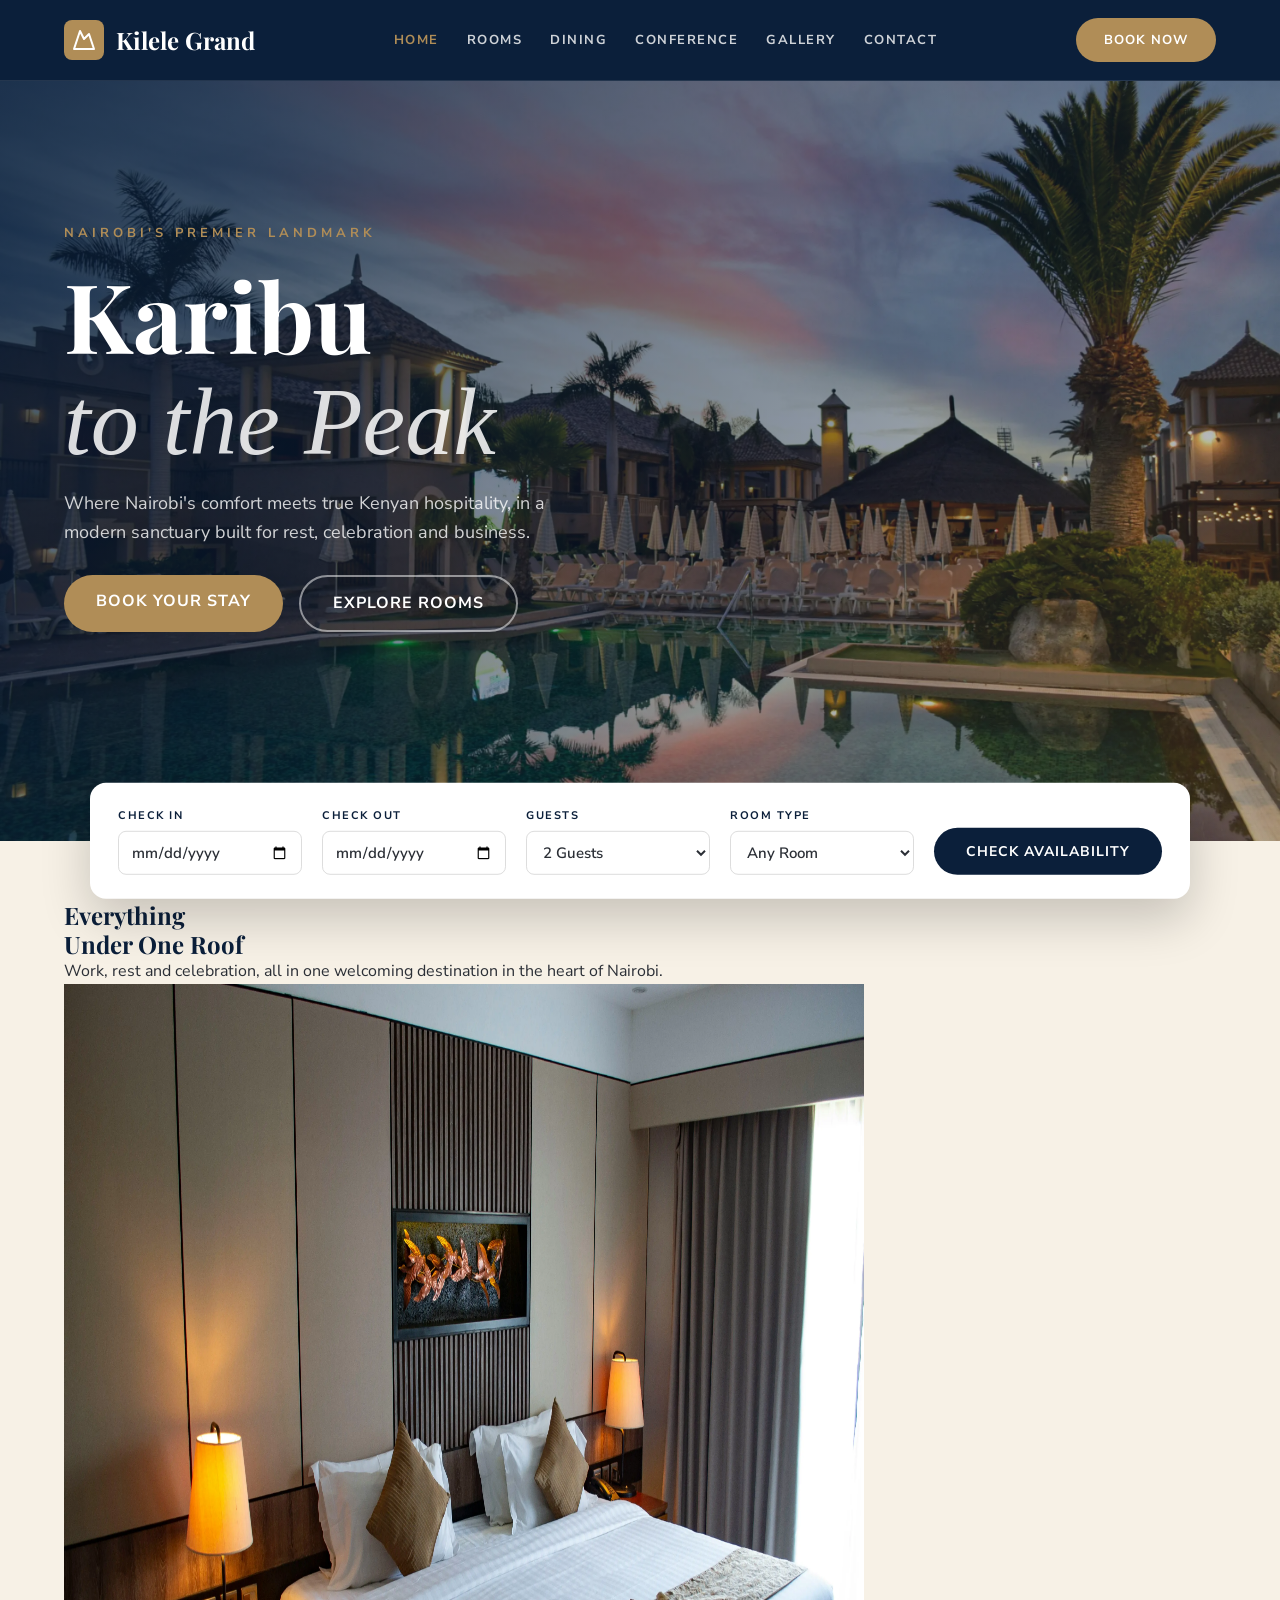
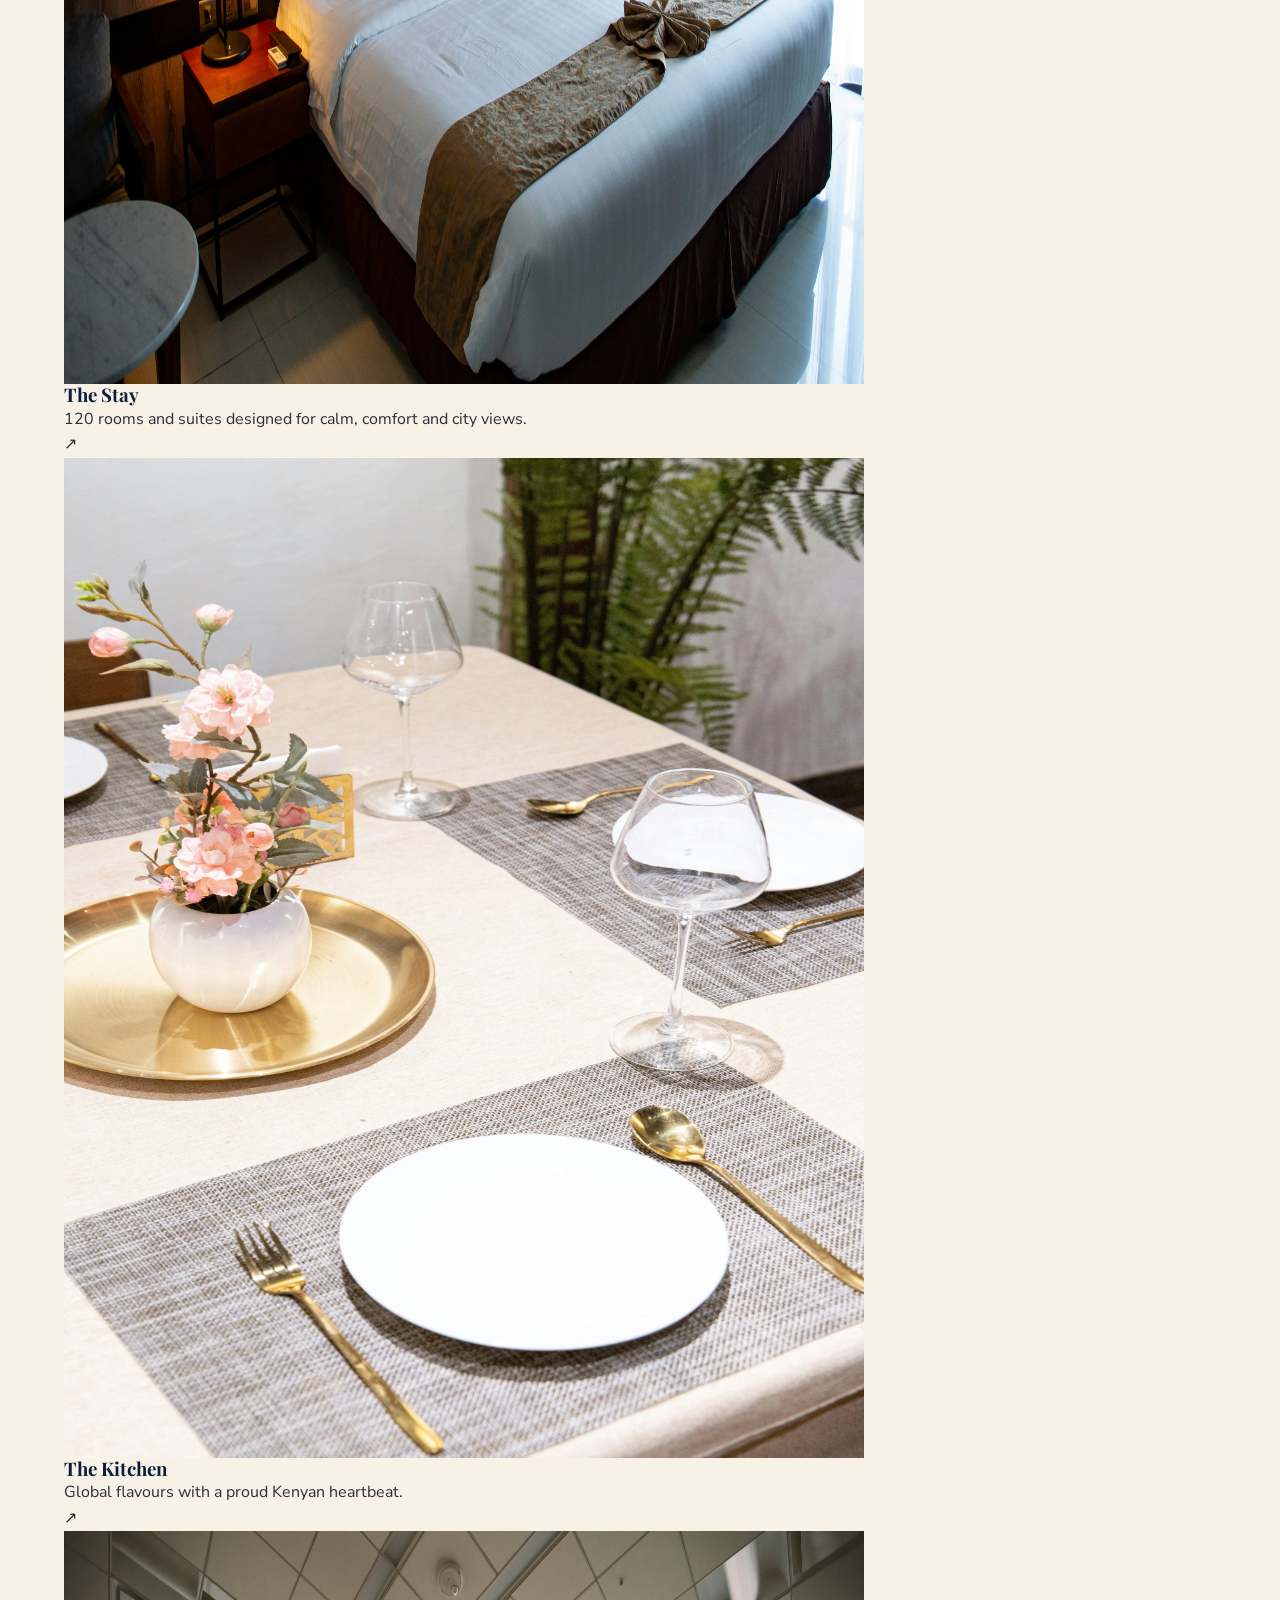
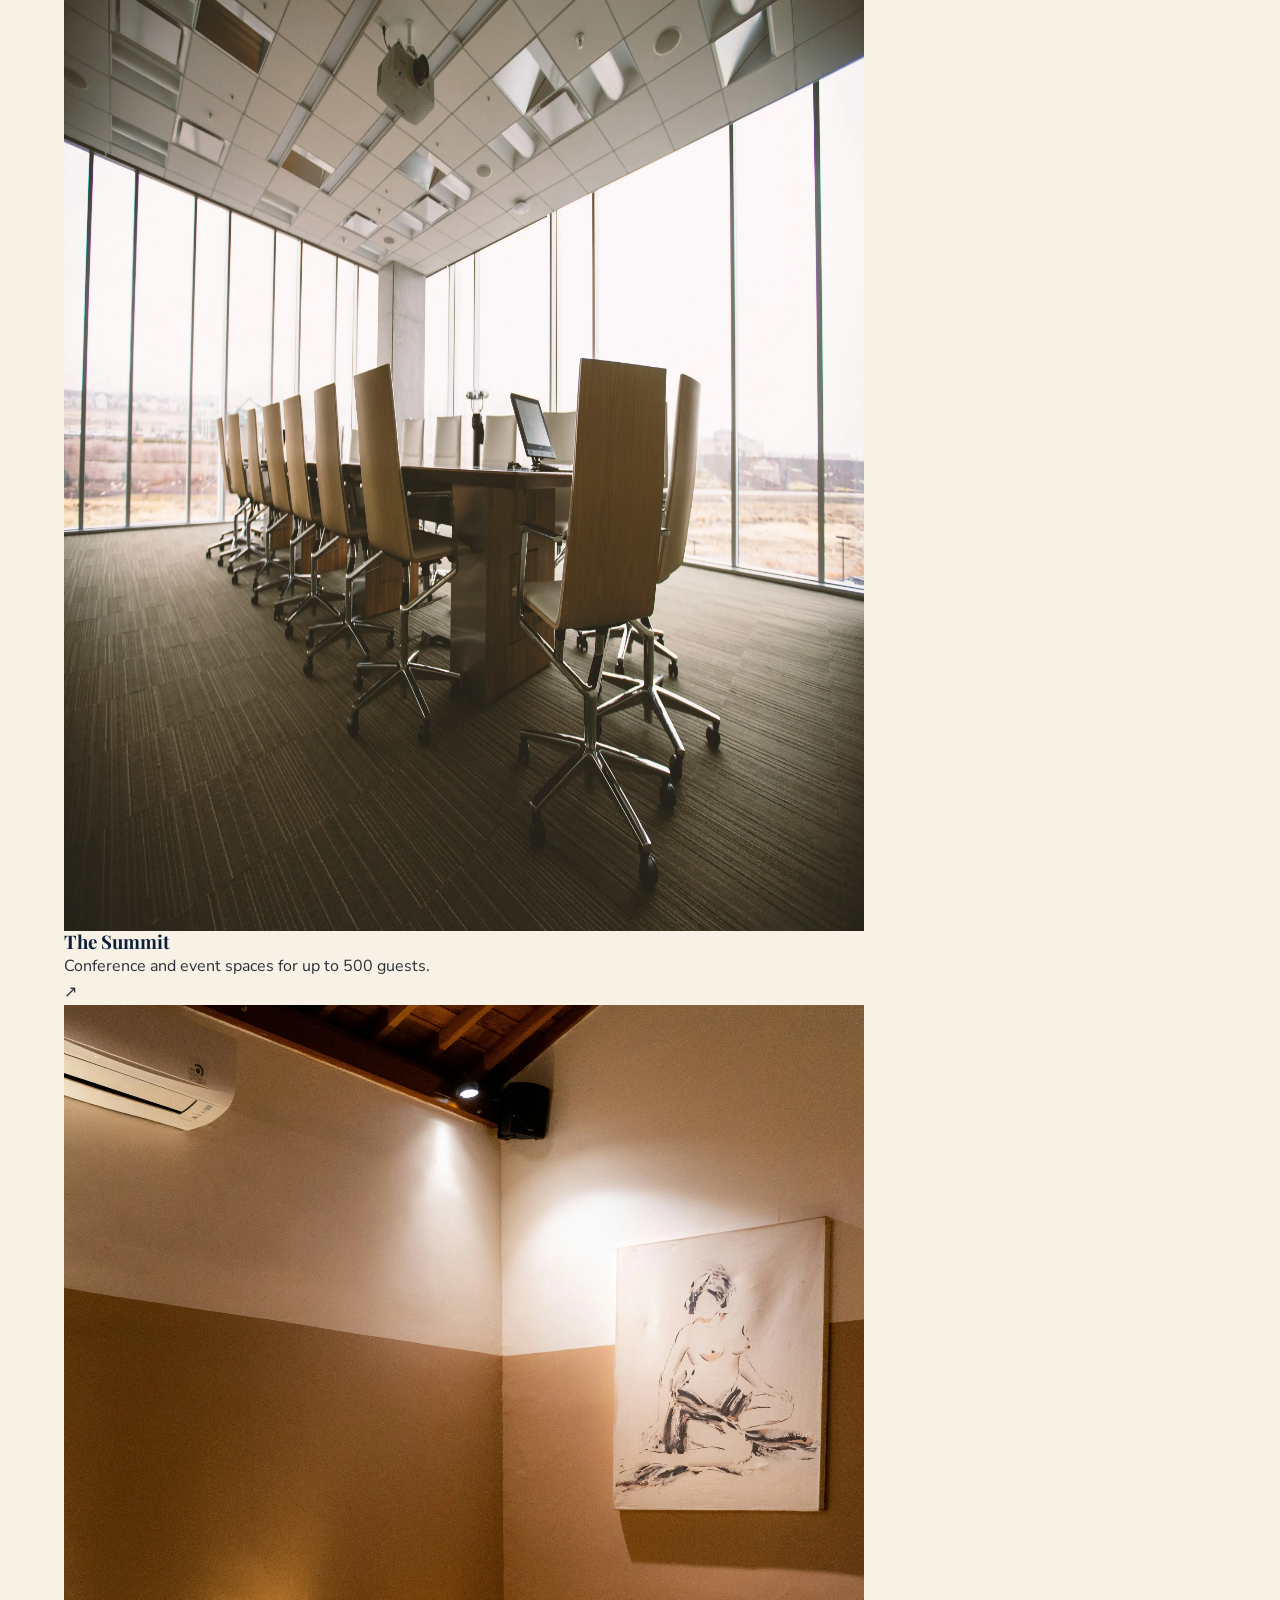
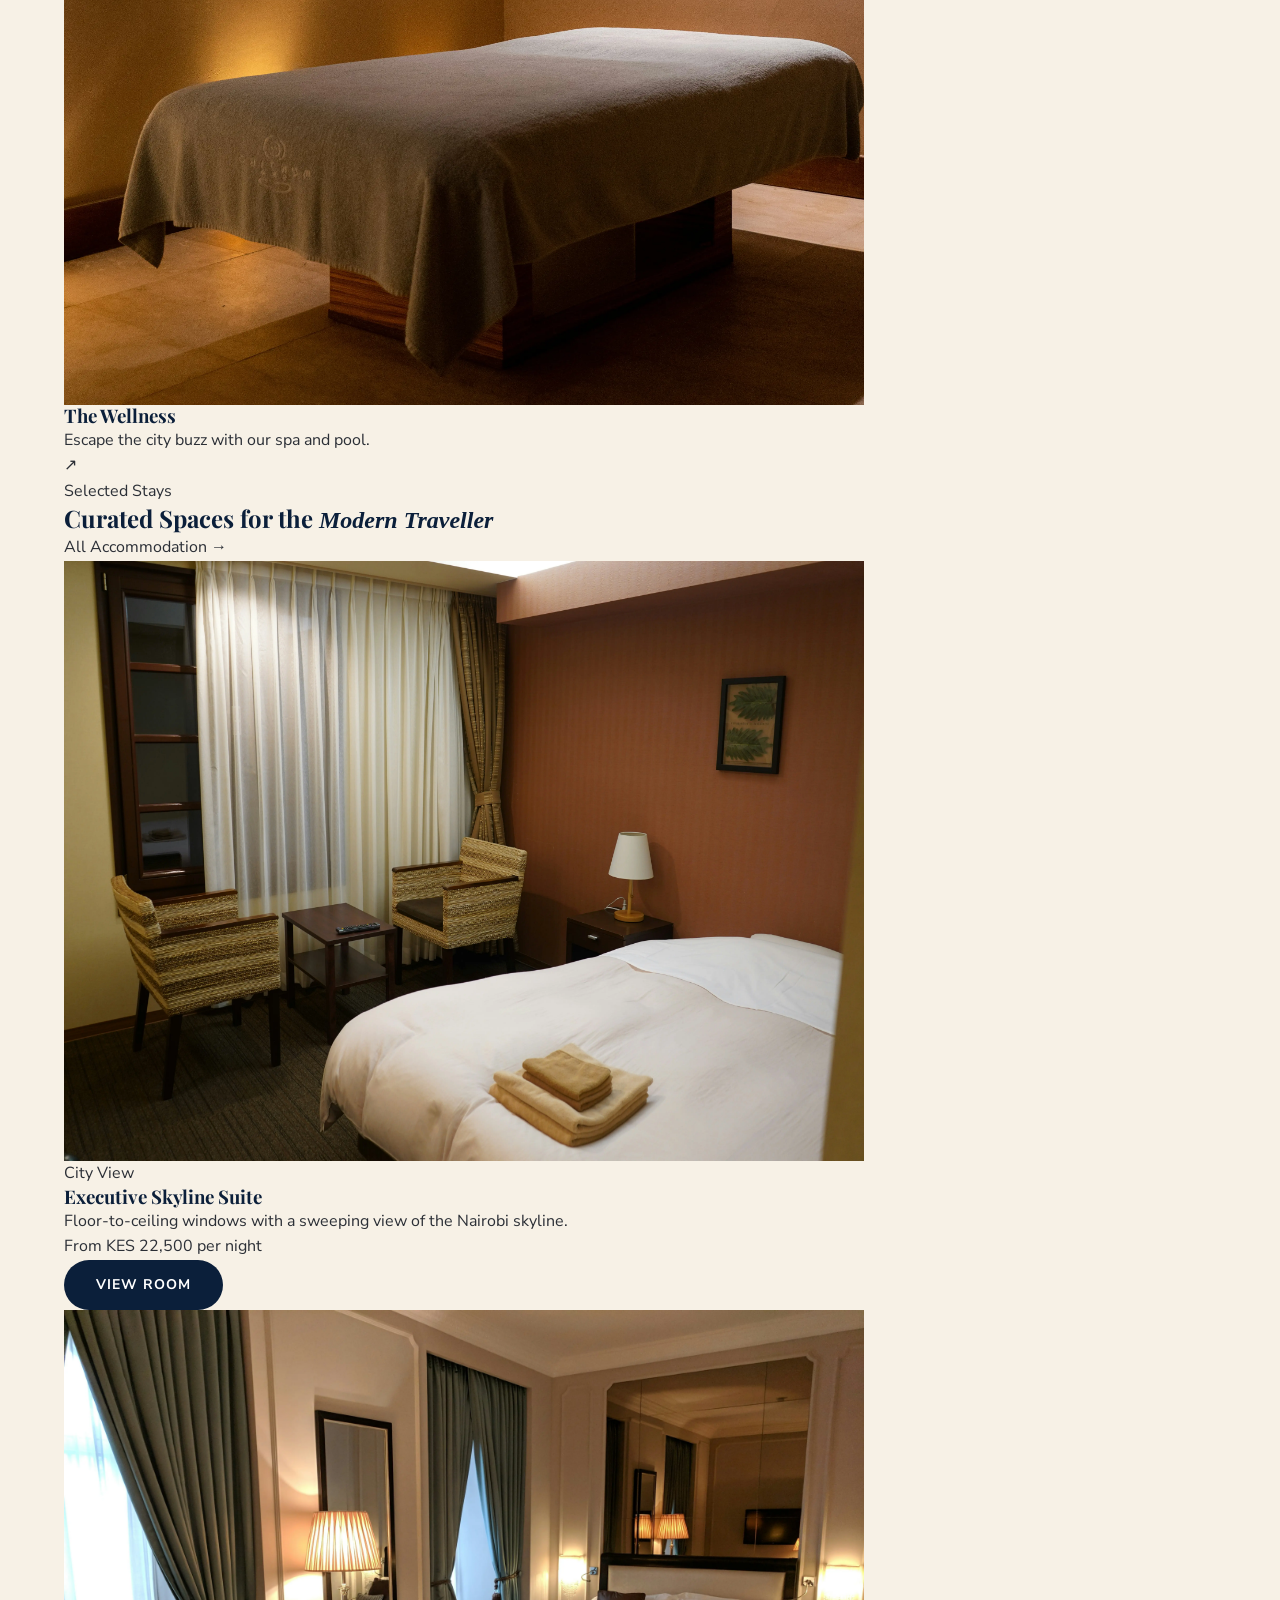
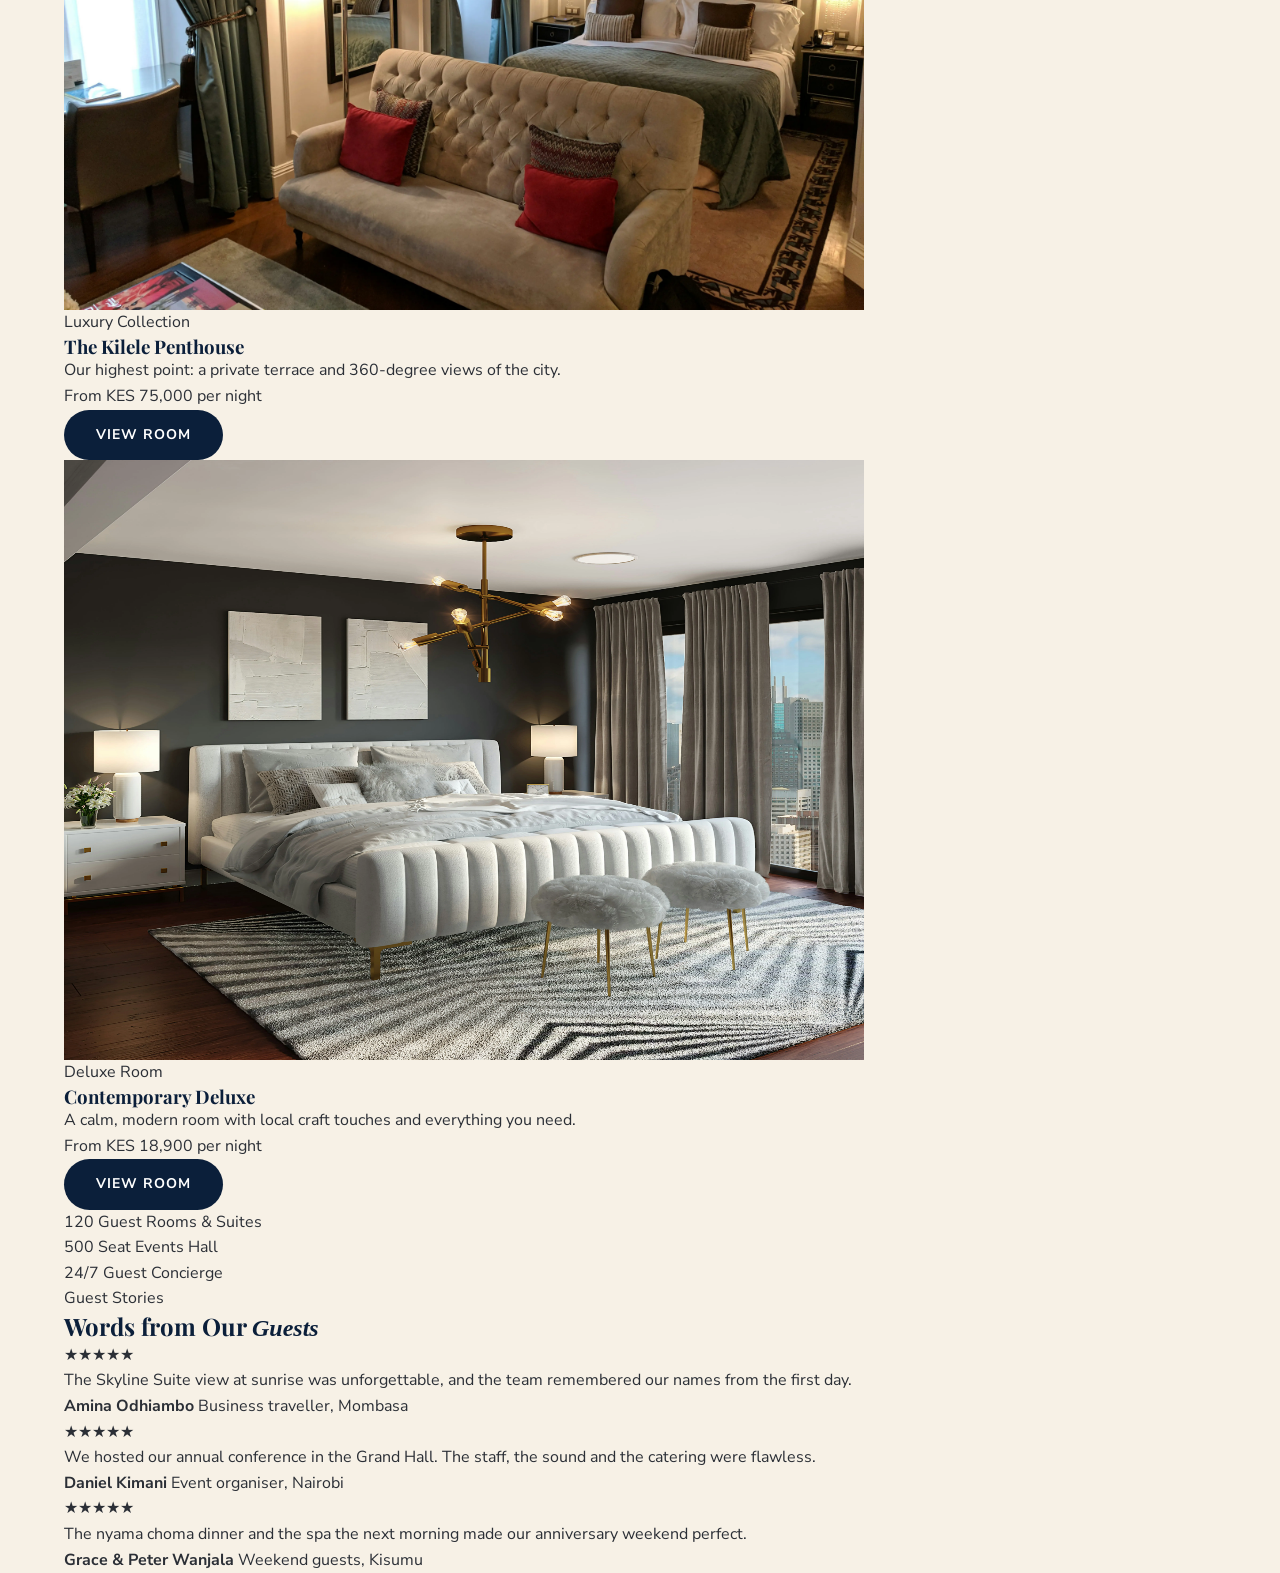
==== commit 97cc366c: "Add rooms styles, stats strip and testimonials" ====
--- a/index.html
+++ b/index.html
@@ -223,6 +223,77 @@
       </div>
     </section>
 
+      <!-- ===== STATS STRIP ===== -->
+    <section class="stats" aria-label="Kilele Grand at a glance">
+      <div class="container stats-grid">
+
+        <div class="stat">
+          <span class="stat-number">120</span>
+          <span class="stat-label">Guest Rooms &amp; Suites</span>
+        </div>
+
+        <div class="stat">
+          <span class="stat-number">500</span>
+          <span class="stat-label">Seat Events Hall</span>
+        </div>
+
+        <div class="stat">
+          <span class="stat-number">24/7</span>
+          <span class="stat-label">Guest Concierge</span>
+        </div>
+
+      </div>
+    </section>
+
+    <!-- ===== TESTIMONIALS ===== -->
+    <section class="section testimonials">
+      <div class="container">
+
+        <div class="section-head section-head-center">
+          <div>
+            <span class="eyebrow">Guest Stories</span>
+            <h2>Words from Our <em>Guests</em></h2>
+          </div>
+        </div>
+
+        <div class="testimonials-grid">
+
+          <figure class="testimonial">
+            <div class="stars" role="img" aria-label="5 out of 5 stars">&#9733;&#9733;&#9733;&#9733;&#9733;</div>
+            <blockquote>
+              <p>The Skyline Suite view at sunrise was unforgettable, and the team remembered our names from the first day.</p>
+            </blockquote>
+            <figcaption>
+              <strong>Amina Odhiambo</strong>
+              <span>Business traveller, Mombasa</span>
+            </figcaption>
+          </figure>
+
+          <figure class="testimonial">
+            <div class="stars" role="img" aria-label="5 out of 5 stars">&#9733;&#9733;&#9733;&#9733;&#9733;</div>
+            <blockquote>
+              <p>We hosted our annual conference in the Grand Hall. The staff, the sound and the catering were flawless.</p>
+            </blockquote>
+            <figcaption>
+              <strong>Daniel Kimani</strong>
+              <span>Event organiser, Nairobi</span>
+            </figcaption>
+          </figure>
+
+          <figure class="testimonial">
+            <div class="stars" role="img" aria-label="5 out of 5 stars">&#9733;&#9733;&#9733;&#9733;&#9733;</div>
+            <blockquote>
+              <p>The nyama choma dinner and the spa the next morning made our anniversary weekend perfect.</p>
+            </blockquote>
+            <figcaption>
+              <strong>Grace &amp; Peter Wanjala</strong>
+              <span>Weekend guests, Kisumu</span>
+            </figcaption>
+          </figure>
+
+        </div>
+      </div>
+    </section>
   </main>
 
   <script src="js/main.js"></script>
--- a/css/style.css
+++ b/css/style.css
@@ -666,4 +666,244 @@
   .rooms-grid {
     grid-template-columns: 1fr;
   }
+}
+/* ===== 12. FEATURED ROOMS ===== */
+.eyebrow {
+  display: block;
+  color: var(--brass);
+  font-size: 12px;
+  font-weight: 700;
+  text-transform: uppercase;
+  letter-spacing: 3px;
+  margin-bottom: 12px;
+}
+
+.section-head h2 em {
+  font-weight: 400;
+  color: var(--brass);
+}
+
+.section-link {
+  color: var(--navy);
+  font-size: 13px;
+  font-weight: 700;
+  text-transform: uppercase;
+  letter-spacing: 1.5px;
+  white-space: nowrap;
+  padding-bottom: 4px;
+  border-bottom: 2px solid var(--brass);
+  transition: color 0.3s;
+}
+
+.section-link:hover {
+  color: var(--brass);
+}
+
+.rooms-grid {
+  display: grid;
+  grid-template-columns: repeat(3, 1fr);
+  gap: 32px;
+}
+
+.room-card {
+  background-color: var(--white);
+  border-radius: 24px;
+  overflow: hidden;
+  box-shadow: 0 10px 30px rgba(11, 31, 58, 0.08);
+  display: flex;
+  flex-direction: column;
+  transition: transform 0.3s ease, box-shadow 0.3s ease;
+}
+
+.room-card:hover {
+  transform: translateY(-6px);
+  box-shadow: 0 18px 40px rgba(11, 31, 58, 0.14);
+}
+
+.room-image {
+  position: relative;
+  height: 260px;
+  overflow: hidden;
+}
+
+.room-image img {
+  width: 100%;
+  height: 100%;
+  object-fit: cover;
+  transition: transform 0.5s ease;
+}
+
+.room-card:hover .room-image img {
+  transform: scale(1.05);
+}
+
+.room-badge {
+  position: absolute;
+  top: 18px;
+  left: 18px;
+  background-color: var(--navy);
+  color: var(--white);
+  padding: 6px 14px;
+  border-radius: 50px;
+  font-size: 11px;
+  font-weight: 700;
+  text-transform: uppercase;
+  letter-spacing: 1.5px;
+}
+
+.room-body {
+  padding: 28px;
+  display: flex;
+  flex-direction: column;
+  flex: 1;
+}
+
+.room-body h3 {
+  font-size: 24px;
+  margin-bottom: 10px;
+}
+
+.room-body p {
+  color: rgba(43, 47, 54, 0.7);
+  margin-bottom: 24px;
+}
+
+.room-footer {
+  margin-top: auto;
+  display: flex;
+  align-items: center;
+  justify-content: space-between;
+  gap: 16px;
+}
+
+.room-price {
+  display: flex;
+  flex-direction: column;
+  line-height: 1.3;
+}
+
+.price-label {
+  font-size: 11px;
+  text-transform: uppercase;
+  letter-spacing: 1.5px;
+  color: rgba(43, 47, 54, 0.55);
+}
+
+.price-amount {
+  font-size: 22px;
+  font-weight: 700;
+  color: var(--navy);
+}
+
+.room-footer .btn {
+  padding: 12px 22px;
+  font-size: 12px;
+}
+
+@media (max-width: 1000px) {
+  .rooms-grid {
+    grid-template-columns: repeat(2, 1fr);
+  }
+}
+
+@media (max-width: 600px) {
+  .rooms-grid {
+    grid-template-columns: 1fr;
+  }
+}
+
+/* ===== 13. STATS STRIP ===== */
+.stats {
+  background-color: var(--navy);
+  padding: 70px 0;
+}
+
+.stats-grid {
+  display: grid;
+  grid-template-columns: repeat(3, 1fr);
+  gap: 32px;
+  text-align: center;
+}
+
+.stat-number {
+  display: block;
+  font-family: var(--font-heading);
+  font-size: clamp(48px, 7vw, 80px);
+  font-weight: 700;
+  line-height: 1.1;
+  color: var(--brass);
+}
+
+.stat-label {
+  display: block;
+  margin-top: 8px;
+  color: rgba(255, 255, 255, 0.85);
+  font-size: 14px;
+  font-weight: 700;
+  text-transform: uppercase;
+  letter-spacing: 2px;
+}
+
+/* ===== 14. TESTIMONIALS ===== */
+.testimonials {
+  background-color: var(--white);
+}
+
+.section-head-center {
+  justify-content: center;
+  text-align: center;
+}
+
+.testimonials-grid {
+  display: grid;
+  grid-template-columns: repeat(3, 1fr);
+  gap: 28px;
+}
+
+.testimonial {
+  background-color: var(--cream);
+  border-radius: 24px;
+  padding: 36px 32px;
+  display: flex;
+  flex-direction: column;
+  gap: 20px;
+}
+
+.stars {
+  color: var(--brass);
+  font-size: 20px;
+  letter-spacing: 3px;
+}
+
+.testimonial blockquote p {
+  font-family: var(--font-heading);
+  font-size: 19px;
+  font-style: italic;
+  line-height: 1.6;
+  color: var(--navy);
+}
+
+.testimonial figcaption {
+  margin-top: auto;
+  display: flex;
+  flex-direction: column;
+  gap: 2px;
+  padding-top: 18px;
+  border-top: 1px solid rgba(176, 141, 87, 0.4);
+}
+
+.testimonial figcaption strong {
+  color: var(--navy);
+}
+
+.testimonial figcaption span {
+  font-size: 14px;
+  color: rgba(43, 47, 54, 0.65);
+}
+
+@media (max-width: 900px) {
+  .stats-grid,
+  .testimonials-grid {
+    grid-template-columns: 1fr;
+  }
 }
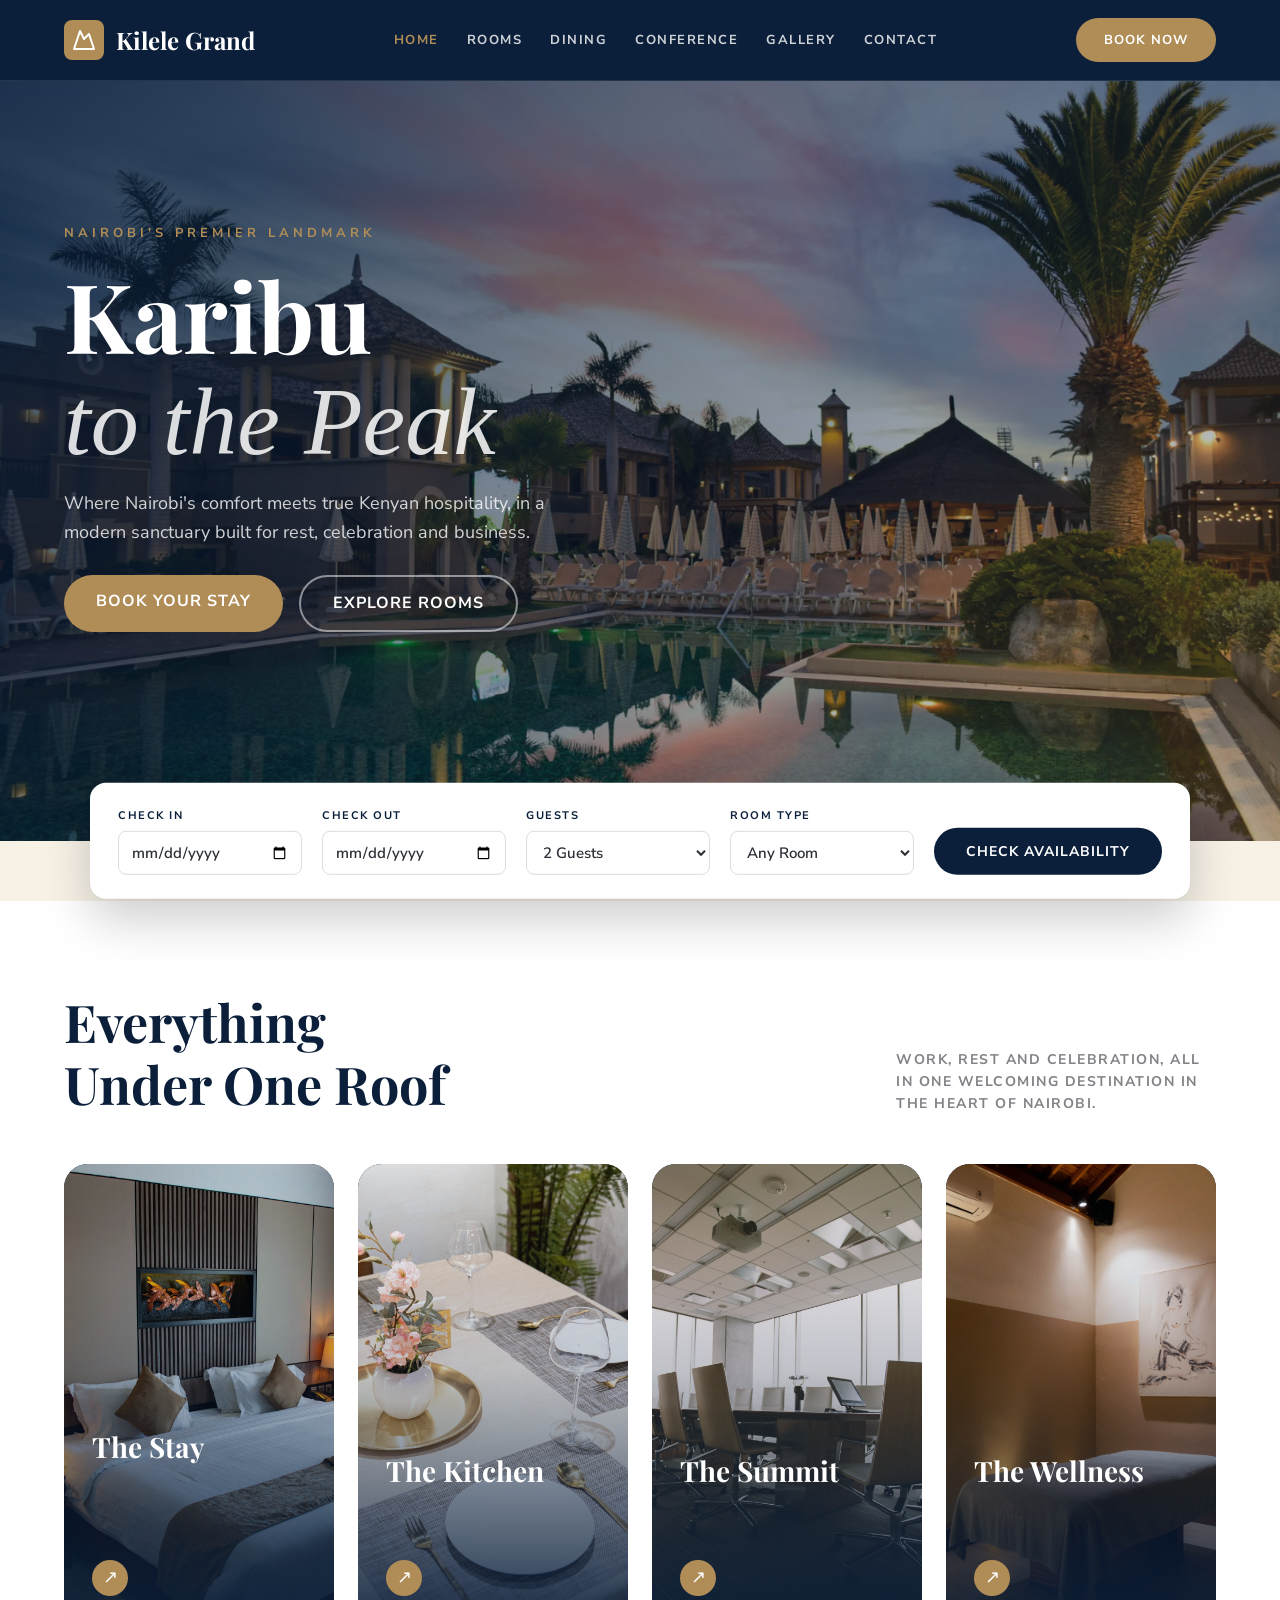
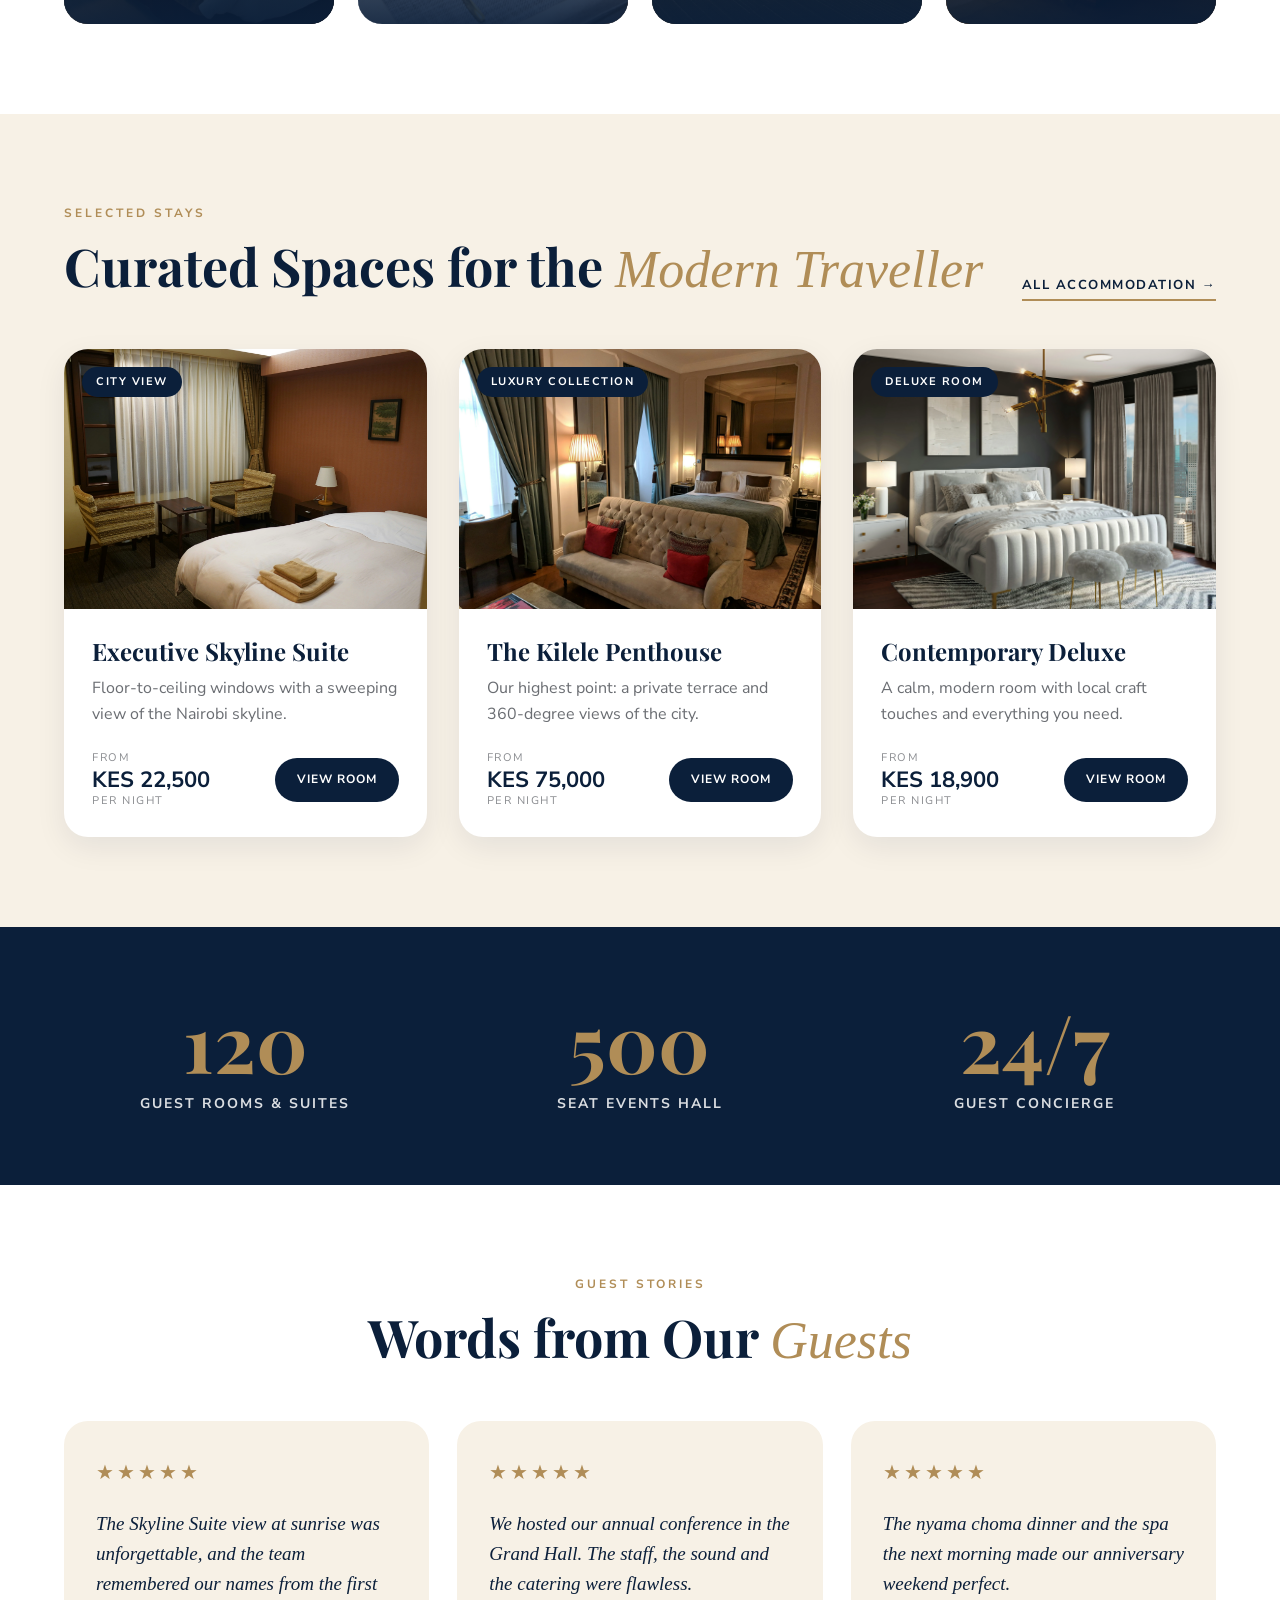
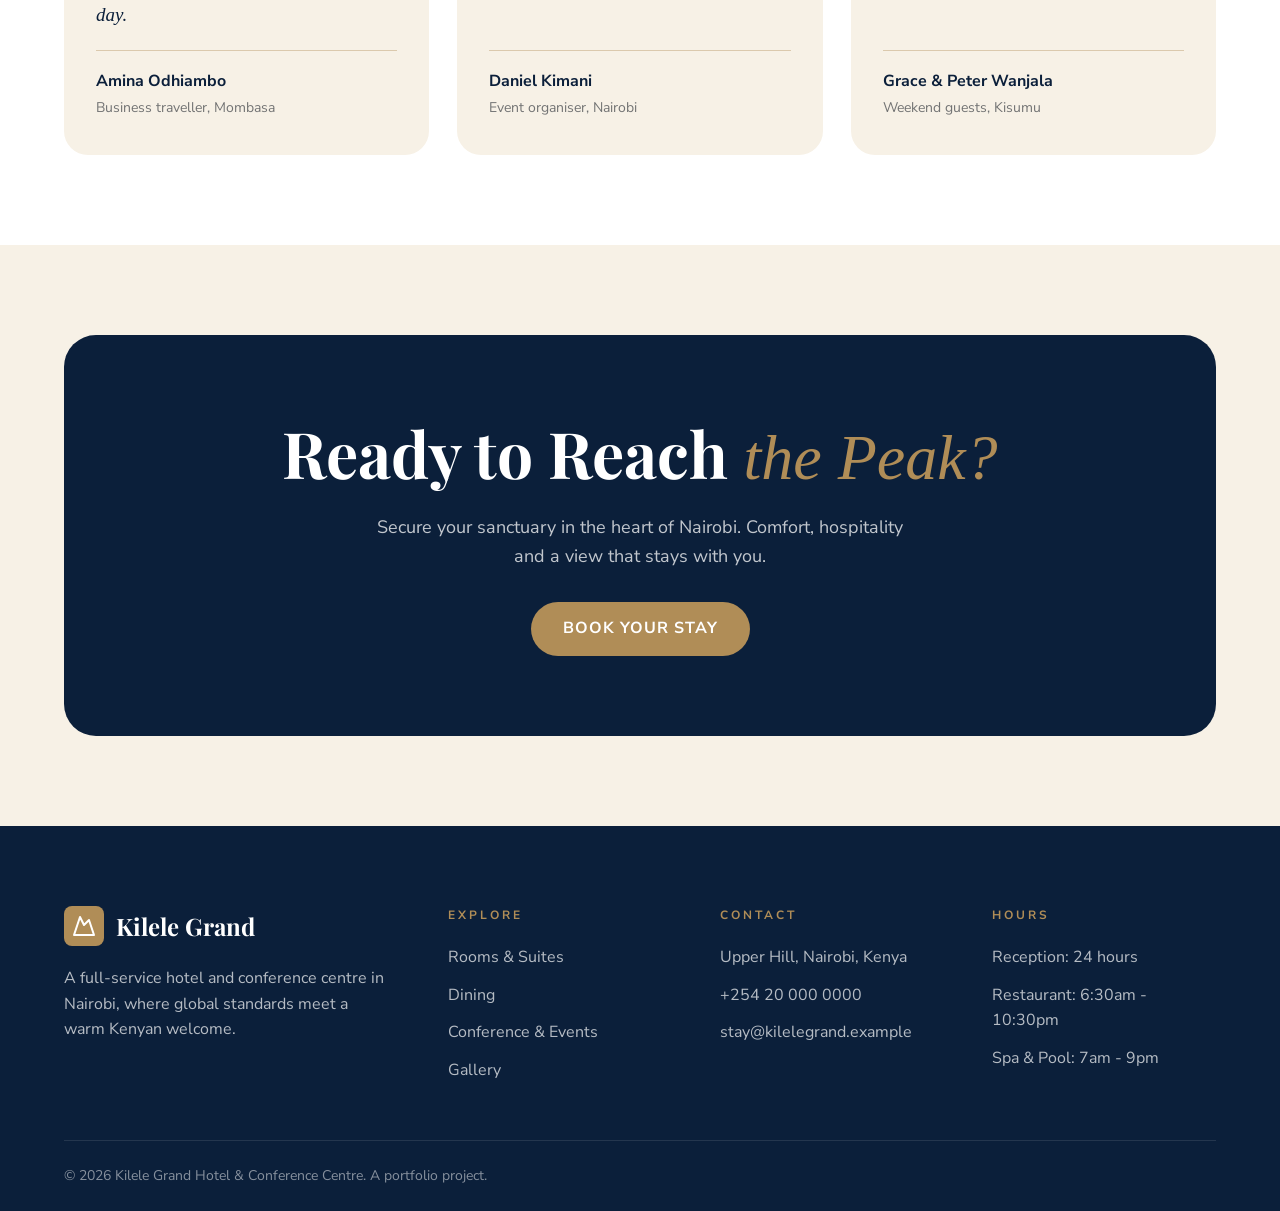
==== commit 2bf57791: "Add call to action banner and footer" ====
--- a/index.html
+++ b/index.html
@@ -294,7 +294,72 @@
         </div>
       </div>
     </section>
+      <!-- ===== CALL TO ACTION ===== -->
+    <section class="section cta">
+      <div class="container">
+        <div class="cta-box">
+          <h2>Ready to Reach <em>the Peak?</em></h2>
+          <p>Secure your sanctuary in the heart of Nairobi. Comfort, hospitality and a view that stays with you.</p>
+          <a href="contact.html" class="btn">Book Your Stay</a>
+        </div>
+      </div>
+    </section>
   </main>
+   
+  </footer>  <!-- ===== FOOTER ===== -->
+  <footer class="site-footer">
+    <div class="container">
+
+      <div class="footer-grid">
+
+        <div class="footer-brand">
+          <a href="index.html" class="logo">
+            <span class="logo-icon">
+              <svg viewBox="0 0 24 24" fill="none" stroke="currentColor" stroke-width="2" stroke-linecap="round" stroke-linejoin="round" aria-hidden="true">
+                <path d="m8 3 4 8 5-5 5 15H2L8 3z"/>
+              </svg>
+            </span>
+            <span class="logo-text">Kilele Grand</span>
+          </a>
+          <p>A full-service hotel and conference centre in Nairobi, where global standards meet a warm Kenyan welcome.</p>
+        </div>
+
+        <div>
+          <h4>Explore</h4>
+          <ul>
+            <li><a href="rooms.html">Rooms &amp; Suites</a></li>
+            <li><a href="dining.html">Dining</a></li>
+            <li><a href="conference.html">Conference &amp; Events</a></li>
+            <li><a href="gallery.html">Gallery</a></li>
+          </ul>
+        </div>
+
+        <div>
+          <h4>Contact</h4>
+          <ul>
+            <li>Upper Hill, Nairobi, Kenya</li>
+            <li><a href="tel:+254200000000">+254 20 000 0000</a></li>
+            <li><a href="mailto:stay@kilelegrand.example">stay@kilelegrand.example</a></li>
+          </ul>
+        </div>
+
+        <div>
+          <h4>Hours</h4>
+          <ul>
+            <li>Reception: 24 hours</li>
+            <li>Restaurant: 6:30am - 10:30pm</li>
+            <li>Spa &amp; Pool: 7am - 9pm</li>
+          </ul>
+        </div>
+
+      </div>
+
+      <div class="footer-bottom">
+        <p>&copy; 2026 Kilele Grand Hotel &amp; Conference Centre. A portfolio project.</p>
+      </div>
+
+    </div>
+  </footer>
 
   <script src="js/main.js"></script>
 </body>
--- a/css/style.css
+++ b/css/style.css
@@ -337,7 +337,7 @@
   background-color: var(--brass);
 }
 
-@media (max-width: 900px) {
+
   @media (max-width: 900px) {
   .hero {
     flex-direction: column;
@@ -348,9 +348,10 @@
   }
 
   .hero-content {
-    padding-top: 50px;
-    padding-bottom: 40px;
-  }
+  width: 100%;
+  padding-top: 60px;
+  padding-bottom: 130px;
+}
 
   .hero-tag {
     letter-spacing: 3px;
@@ -521,152 +522,7 @@
     height: 380px;
   }
 }
-/* ===== 12. FEATURED ROOMS ===== */
-.eyebrow {
-  display: block;
-  color: var(--brass);
-  font-size: 12px;
-  font-weight: 700;
-  text-transform: uppercase;
-  letter-spacing: 3px;
-  margin-bottom: 12px;
-}
-
-.section-head h2 em {
-  font-weight: 400;
-  color: var(--brass);
-}
-
-.section-link {
-  color: var(--navy);
-  font-size: 13px;
-  font-weight: 700;
-  text-transform: uppercase;
-  letter-spacing: 1.5px;
-  white-space: nowrap;
-  padding-bottom: 4px;
-  border-bottom: 2px solid var(--brass);
-  transition: color 0.3s;
-}
-
-.section-link:hover {
-  color: var(--brass);
-}
-
-.rooms-grid {
-  display: grid;
-  grid-template-columns: repeat(3, 1fr);
-  gap: 32px;
-}
-
-.room-card {
-  background-color: var(--white);
-  border-radius: 24px;
-  overflow: hidden;
-  box-shadow: 0 10px 30px rgba(11, 31, 58, 0.08);
-  display: flex;
-  flex-direction: column;
-  transition: transform 0.3s ease, box-shadow 0.3s ease;
-}
-
-.room-card:hover {
-  transform: translateY(-6px);
-  box-shadow: 0 18px 40px rgba(11, 31, 58, 0.14);
-}
-
-.room-image {
-  position: relative;
-  height: 260px;
-  overflow: hidden;
-}
-
-.room-image img {
-  width: 100%;
-  height: 100%;
-  object-fit: cover;
-  transition: transform 0.5s ease;
-}
-
-.room-card:hover .room-image img {
-  transform: scale(1.05);
-}
-
-.room-badge {
-  position: absolute;
-  top: 18px;
-  left: 18px;
-  background-color: var(--navy);
-  color: var(--white);
-  padding: 6px 14px;
-  border-radius: 50px;
-  font-size: 11px;
-  font-weight: 700;
-  text-transform: uppercase;
-  letter-spacing: 1.5px;
-}
-
-.room-body {
-  padding: 28px;
-  display: flex;
-  flex-direction: column;
-  flex: 1;
-}
-
-.room-body h3 {
-  font-size: 24px;
-  margin-bottom: 10px;
-}
-
-.room-body p {
-  color: rgba(43, 47, 54, 0.7);
-  margin-bottom: 24px;
-}
-
-.room-footer {
-  margin-top: auto;
-  display: flex;
-  align-items: center;
-  justify-content: space-between;
-  gap: 16px;
-}
-
-.room-price {
-  display: flex;
-  flex-direction: column;
-  line-height: 1.3;
-}
-
-.price-label {
-  font-size: 11px;
-  text-transform: uppercase;
-  letter-spacing: 1.5px;
-  color: rgba(43, 47, 54, 0.55);
-}
-
-.price-amount {
-  font-size: 22px;
-  font-weight: 700;
-  color: var(--navy);
-}
-
-.room-footer .btn {
-  padding: 12px 22px;
-  font-size: 12px;
-}
-
-/* Tablets: 2 columns */
-@media (max-width: 1000px) {
-  .rooms-grid {
-    grid-template-columns: repeat(2, 1fr);
-  }
-}
-
-/* Phones: 1 column */
-@media (max-width: 600px) {
-  .rooms-grid {
-    grid-template-columns: 1fr;
-  }
-}
+
 /* ===== 12. FEATURED ROOMS ===== */
 .eyebrow {
   display: block;
@@ -906,4 +762,107 @@
   .testimonials-grid {
     grid-template-columns: 1fr;
   }
+}
+
+/* ===== 15. CALL TO ACTION ===== */
+.cta {
+  background-color: var(--cream);
+}
+
+.cta-box {
+  position: relative;
+  background-color: var(--navy);
+  border-radius: 32px;
+  padding: 80px 32px;
+  text-align: center;
+  overflow: hidden;
+}
+
+.cta-box h2 {
+  color: var(--white);
+  font-size: clamp(36px, 6vw, 64px);
+  margin-bottom: 16px;
+}
+
+.cta-box h2 em {
+  color: var(--brass);
+  font-weight: 400;
+}
+
+.cta-box p {
+  max-width: 540px;
+  margin: 0 auto 32px;
+  color: rgba(255, 255, 255, 0.75);
+  font-size: 18px;
+}
+
+.cta-box .btn:hover {
+  background-color: var(--white);
+  color: var(--navy);
+}
+
+/* ===== 16. FOOTER ===== */
+.site-footer {
+  background-color: var(--navy);
+  color: rgba(255, 255, 255, 0.7);
+  padding: 80px 0 0;
+}
+
+.footer-grid {
+  display: grid;
+  grid-template-columns: 1.5fr 1fr 1fr 1fr;
+  gap: 48px;
+  padding-bottom: 56px;
+}
+
+.footer-brand p {
+  margin-top: 20px;
+  max-width: 320px;
+}
+
+.site-footer h4 {
+  font-family: var(--font-body);
+  color: var(--brass);
+  font-size: 12px;
+  text-transform: uppercase;
+  letter-spacing: 3px;
+  margin-bottom: 20px;
+}
+
+.site-footer ul {
+  list-style: none;
+  display: flex;
+  flex-direction: column;
+  gap: 12px;
+}
+
+.site-footer a {
+  transition: color 0.3s;
+}
+
+.site-footer ul a:hover {
+  color: var(--brass);
+}
+
+.footer-bottom {
+  border-top: 1px solid rgba(255, 255, 255, 0.1);
+  padding: 24px 0;
+  font-size: 14px;
+  color: rgba(255, 255, 255, 0.5);
+}
+
+@media (max-width: 900px) {
+  .footer-grid {
+    grid-template-columns: 1fr 1fr;
+  }
+}
+
+@media (max-width: 600px) {
+  .footer-grid {
+    grid-template-columns: 1fr;
+  }
+
+  .cta-box {
+    padding: 56px 24px;
+  }
 }
